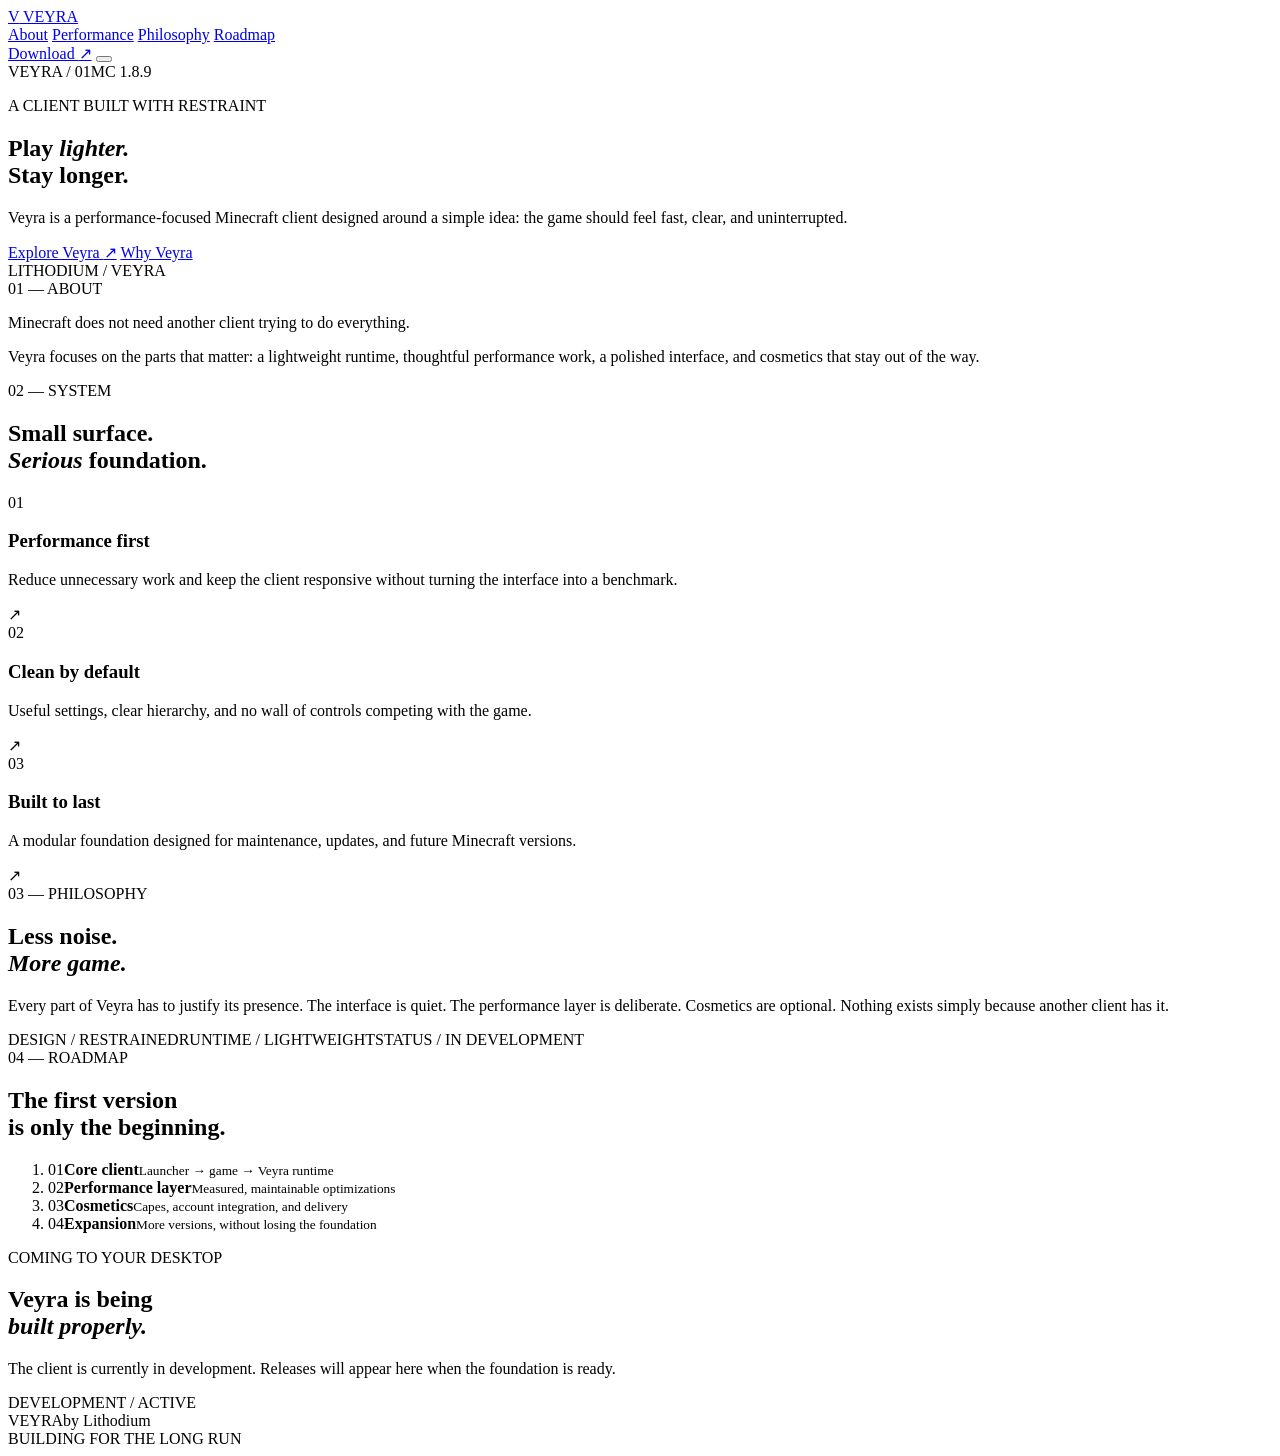
==== index.html @ 0101d851 "Build Veyra website foundation" ====
<!doctype html>
<html lang="en">
<head>
  <meta charset="UTF-8">
  <meta name="viewport" content="width=device-width, initial-scale=1.0">
  <meta name="theme-color" content="#090909">
  <meta name="description" content="Veyra — a lightweight Minecraft client built for performance, clarity, and long-term reliability.">
  <title>Veyra — Quietly powerful.</title>
  <link rel="stylesheet" href="styles.css">
</head>
<body>
  <div class="site-noise" aria-hidden="true"></div>
  <div class="ambient-field" aria-hidden="true"><span></span><span></span><span></span></div>

  <header class="site-header">
    <a class="brand" href="#top" aria-label="Veyra home">
      <span class="brand-mark">V</span>
      <span class="brand-name">VEYRA</span>
    </a>

    <nav class="desktop-nav" aria-label="Primary navigation">
      <a href="#about">About</a>
      <a href="#performance">Performance</a>
      <a href="#philosophy">Philosophy</a>
      <a href="#roadmap">Roadmap</a>
    </nav>

    <a class="header-action" href="#download">Download <span>↗</span></a>
    <button class="menu-toggle" type="button" aria-label="Open navigation" aria-expanded="false">
      <i></i><i></i>
    </button>
  </header>

  <main id="top">
    <section class="hero">
      <div class="hero-meta mono"><span>VEYRA / 01</span><span>MC 1.8.9</span></div>
      <div class="hero-copy">
        <p class="eyebrow">A CLIENT BUILT WITH RESTRAINT</p>
        <h1>Play <em>lighter.</em><br>Stay longer.</h1>
        <p class="hero-description">Veyra is a performance-focused Minecraft client designed around a simple idea: the game should feel fast, clear, and uninterrupted.</p>
        <div class="hero-actions">
          <a class="button button-primary" href="#download">Explore Veyra <span>↗</span></a>
          <a class="button button-quiet" href="#philosophy">Why Veyra</a>
        </div>
      </div>
      <div class="hero-index mono">LITHODIUM / VEYRA</div>
    </section>

    <section class="statement" id="about">
      <div class="section-label mono">01 — ABOUT</div>
      <div class="statement-content">
        <p class="large-copy">Minecraft does not need another client trying to do everything.</p>
        <p class="secondary-copy">Veyra focuses on the parts that matter: a lightweight runtime, thoughtful performance work, a polished interface, and cosmetics that stay out of the way.</p>
      </div>
    </section>

    <section class="performance" id="performance">
      <div class="section-heading">
        <div class="section-label mono">02 — SYSTEM</div>
        <h2>Small surface.<br><em>Serious</em> foundation.</h2>
      </div>
      <div class="feature-list">
        <article class="feature-row">
          <span class="feature-number mono">01</span>
          <div><h3>Performance first</h3><p>Reduce unnecessary work and keep the client responsive without turning the interface into a benchmark.</p></div>
          <span class="feature-mark">↗</span>
        </article>
        <article class="feature-row">
          <span class="feature-number mono">02</span>
          <div><h3>Clean by default</h3><p>Useful settings, clear hierarchy, and no wall of controls competing with the game.</p></div>
          <span class="feature-mark">↗</span>
        </article>
        <article class="feature-row">
          <span class="feature-number mono">03</span>
          <div><h3>Built to last</h3><p>A modular foundation designed for maintenance, updates, and future Minecraft versions.</p></div>
          <span class="feature-mark">↗</span>
        </article>
      </div>
    </section>

    <section class="philosophy" id="philosophy">
      <div class="section-label mono">03 — PHILOSOPHY</div>
      <div class="philosophy-grid">
        <div class="philosophy-title"><h2>Less noise.<br><em>More game.</em></h2></div>
        <div class="philosophy-copy">
          <p>Every part of Veyra has to justify its presence. The interface is quiet. The performance layer is deliberate. Cosmetics are optional. Nothing exists simply because another client has it.</p>
          <div class="micro-data mono"><span>DESIGN / RESTRAINED</span><span>RUNTIME / LIGHTWEIGHT</span><span>STATUS / IN DEVELOPMENT</span></div>
        </div>
      </div>
    </section>

    <section class="roadmap" id="roadmap">
      <div class="section-label mono">04 — ROADMAP</div>
      <div class="roadmap-grid">
        <div><h2>The first version<br>is only the beginning.</h2></div>
        <ol>
          <li><span class="mono">01</span><strong>Core client</strong><small>Launcher → game → Veyra runtime</small></li>
          <li><span class="mono">02</span><strong>Performance layer</strong><small>Measured, maintainable optimizations</small></li>
          <li><span class="mono">03</span><strong>Cosmetics</strong><small>Capes, account integration, and delivery</small></li>
          <li><span class="mono">04</span><strong>Expansion</strong><small>More versions, without losing the foundation</small></li>
        </ol>
      </div>
    </section>

    <section class="download" id="download">
      <div class="download-inner">
        <div>
          <p class="eyebrow">COMING TO YOUR DESKTOP</p>
          <h2>Veyra is being<br><em>built properly.</em></h2>
        </div>
        <div class="download-side">
          <p>The client is currently in development. Releases will appear here when the foundation is ready.</p>
          <span class="status mono"><i></i> DEVELOPMENT / ACTIVE</span>
        </div>
      </div>
    </section>
  </main>

  <footer class="site-footer">
    <div><span class="brand-name">VEYRA</span><span class="footer-muted">by Lithodium</span></div>
    <span class="mono footer-version">BUILDING FOR THE LONG RUN</span>
  </footer>

  <script src="script.js"></script>
</body>
</html>
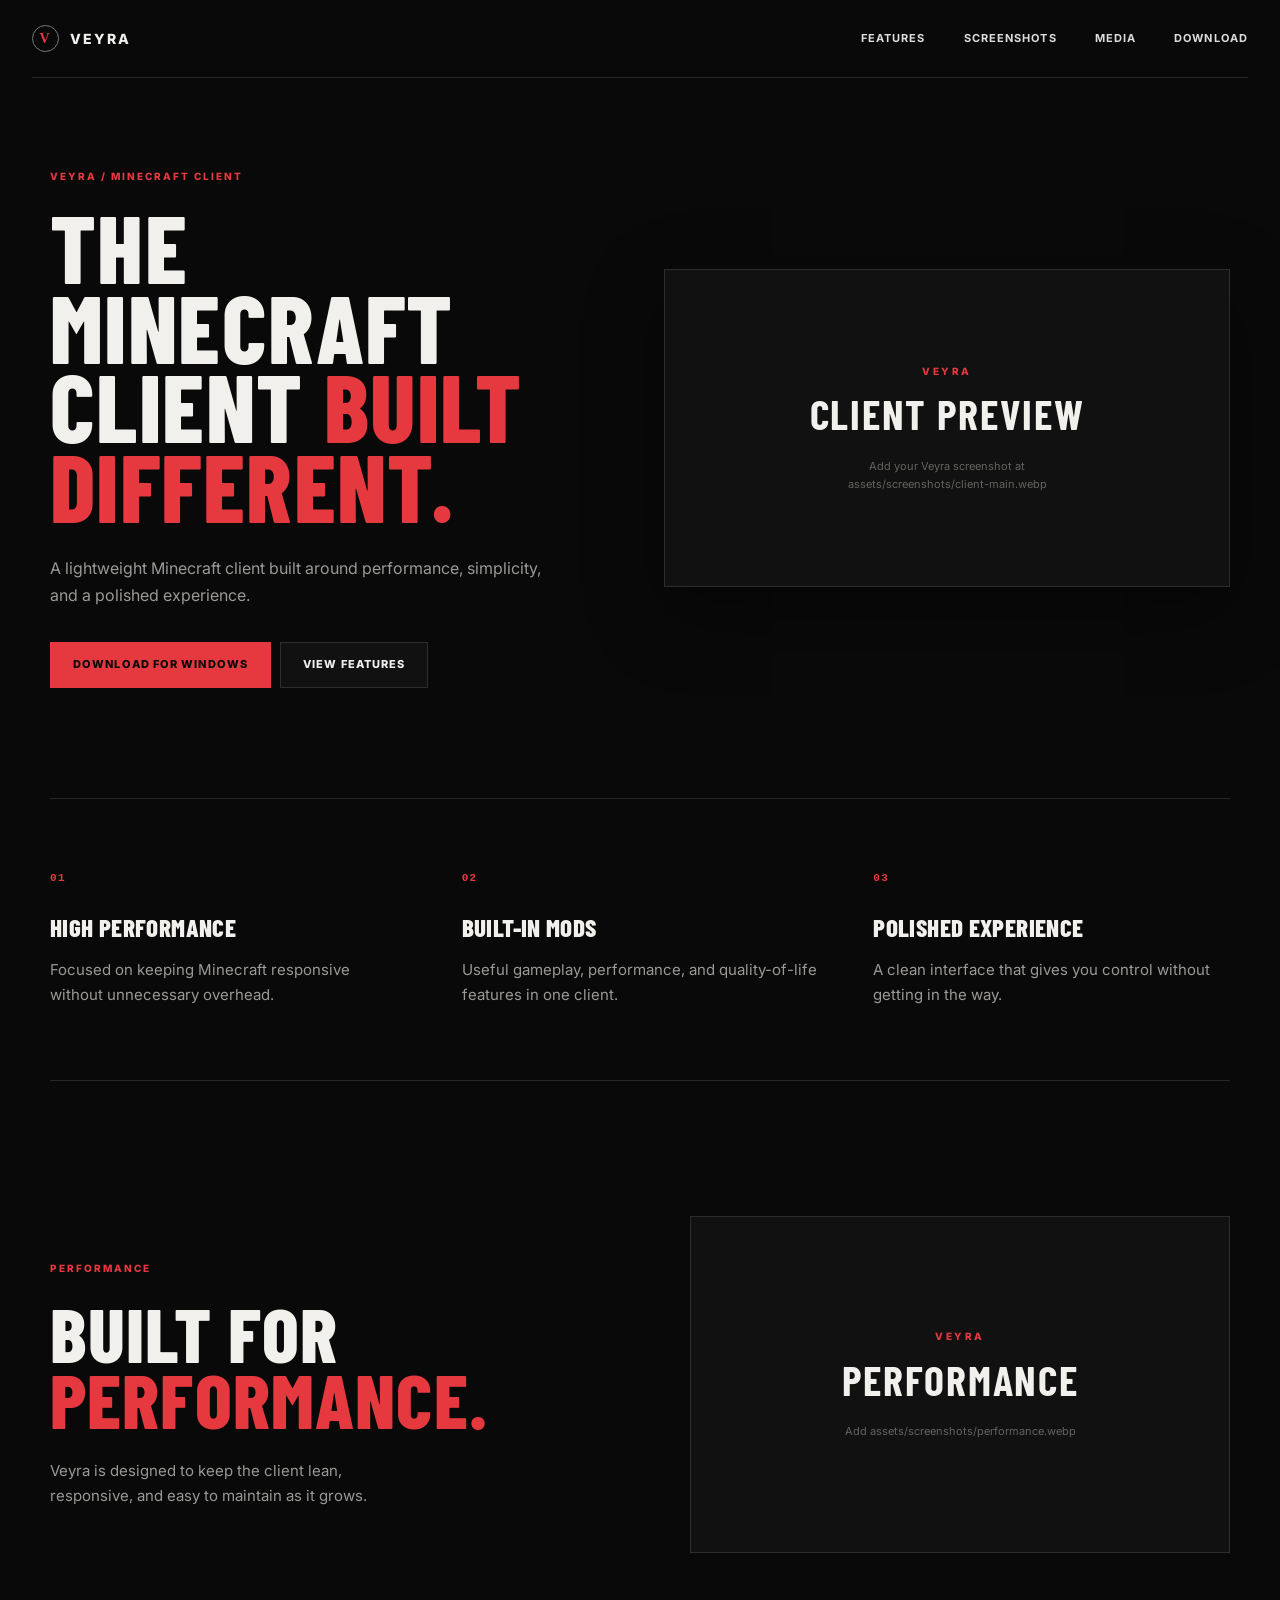
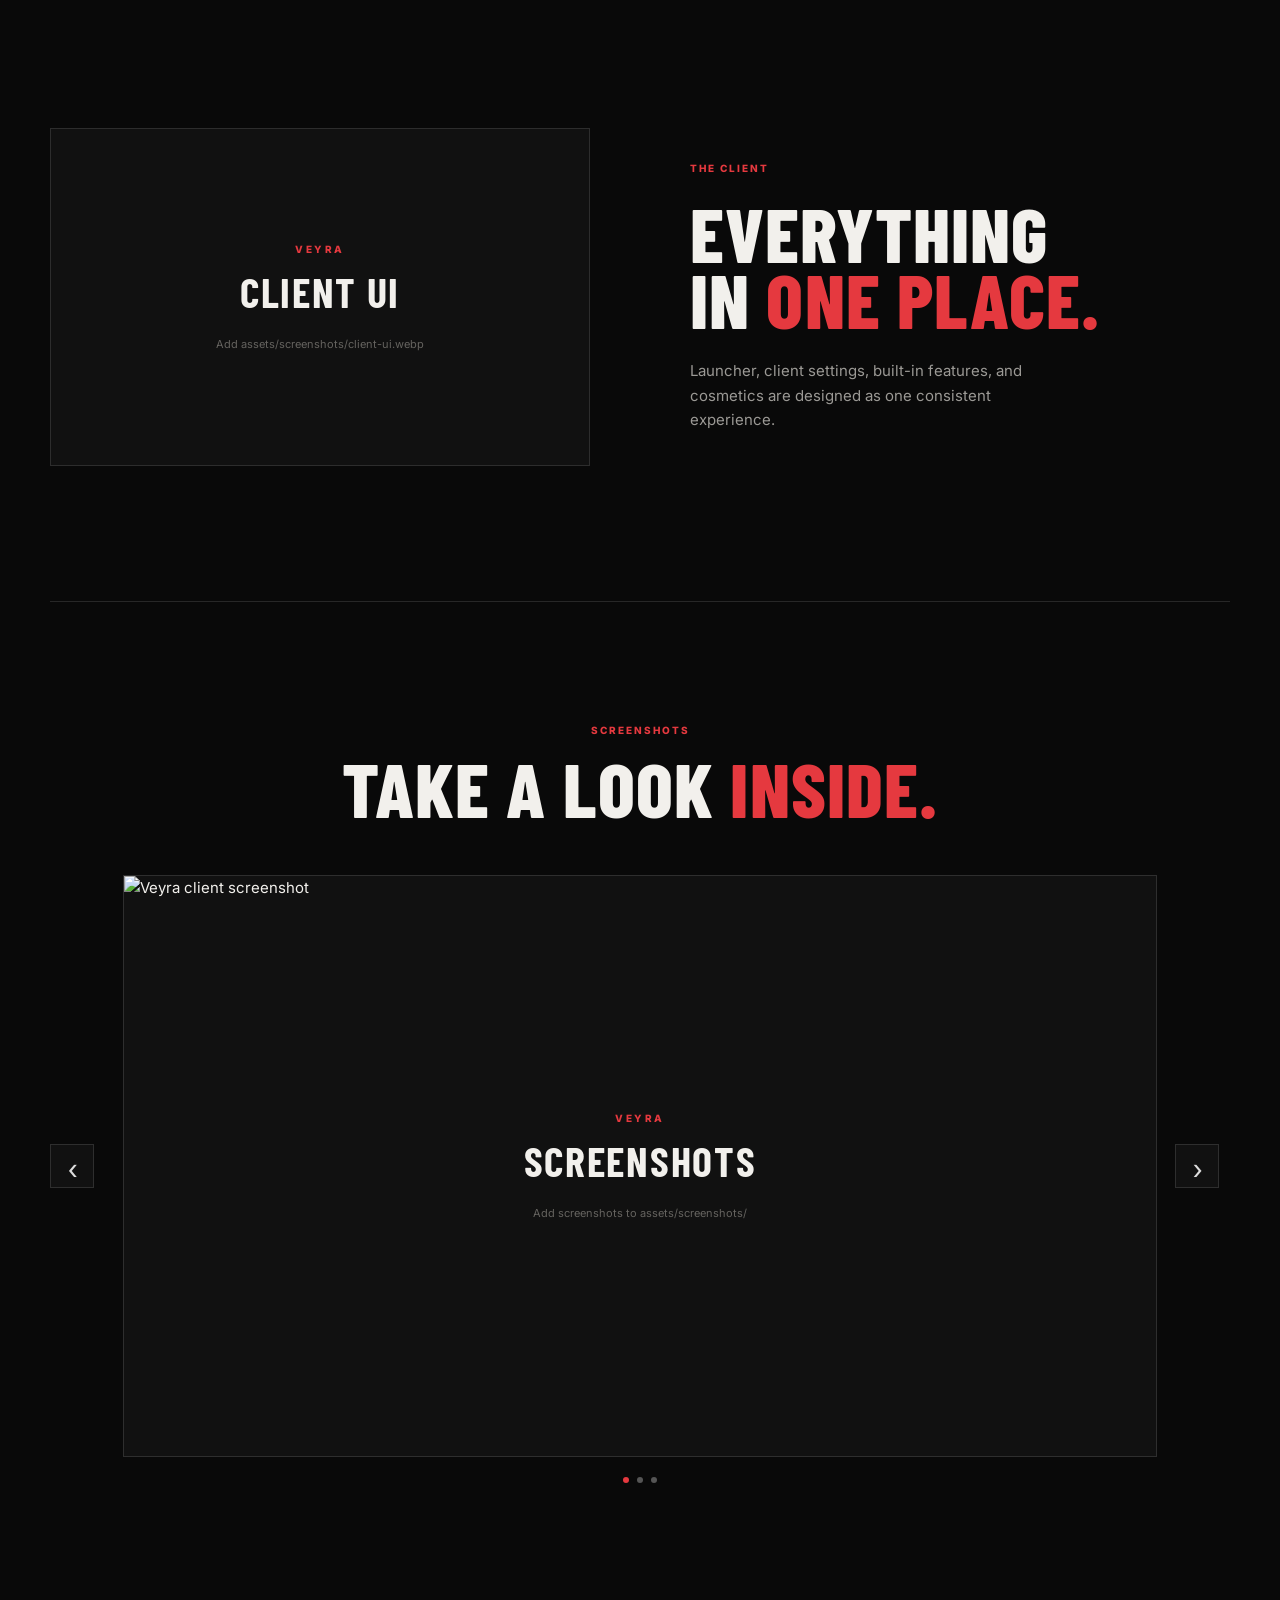
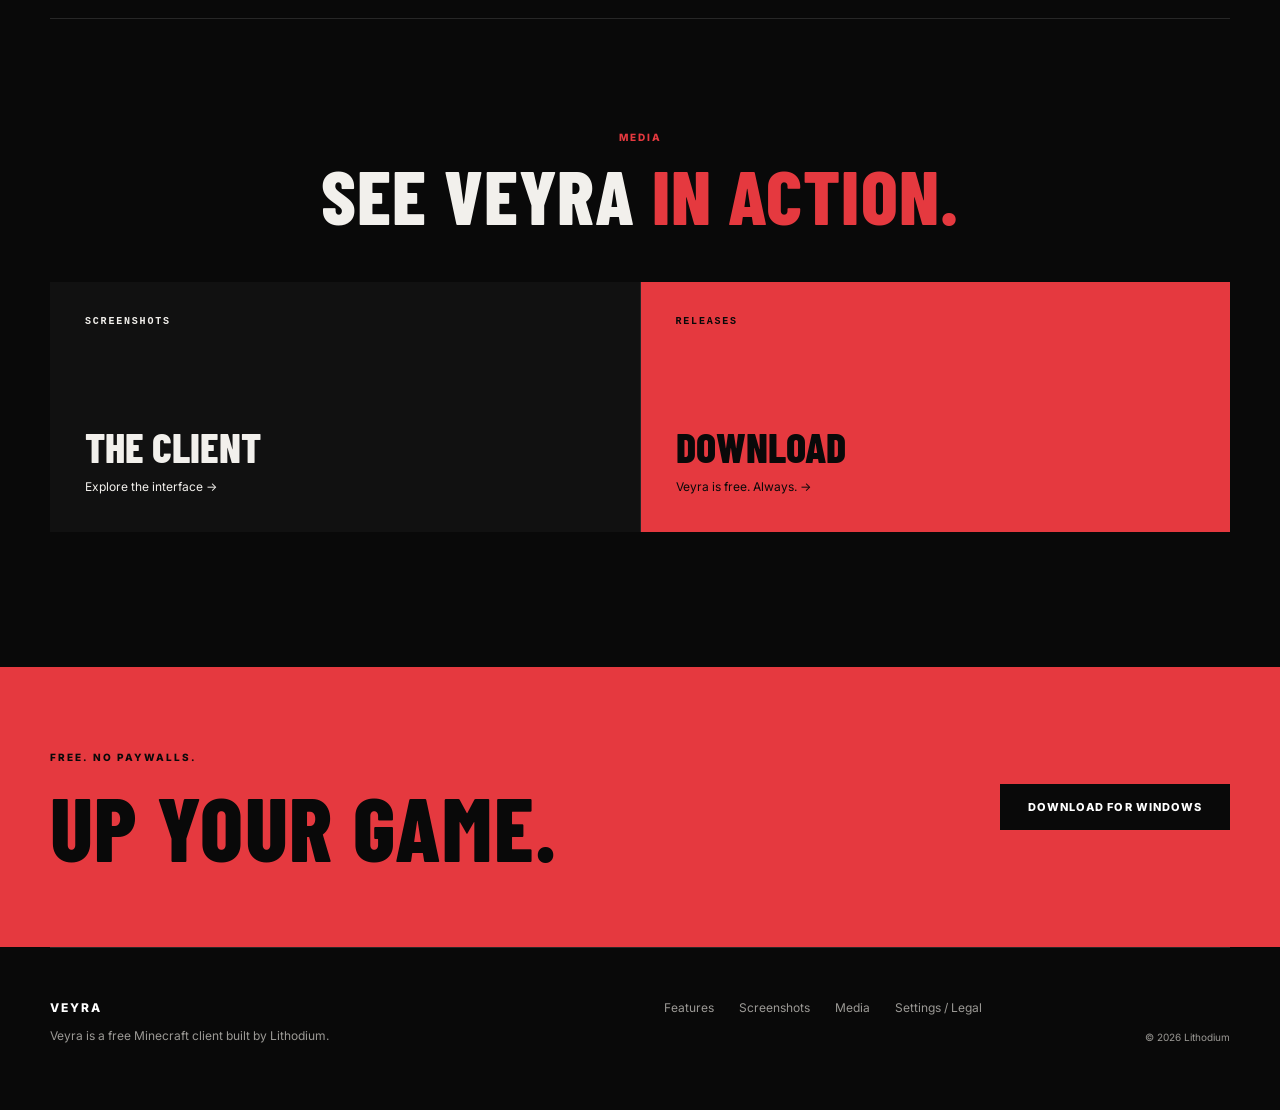
==== commit 02d7cfa4: "Add files via upload" ====
--- a/index.html
+++ b/index.html
@@ -1,126 +1,80 @@
 <!doctype html>
 <html lang="en">
 <head>
-  <meta charset="UTF-8">
-  <meta name="viewport" content="width=device-width, initial-scale=1.0">
-  <meta name="theme-color" content="#090909">
-  <meta name="description" content="Veyra — a lightweight Minecraft client built for performance, clarity, and long-term reliability.">
-  <title>Veyra — Quietly powerful.</title>
-  <link rel="stylesheet" href="styles.css">
+<meta charset="utf-8"><meta name="viewport" content="width=device-width,initial-scale=1">
+<meta name="theme-color" content="#090909">
+<meta name="description" content="Veyra — a free Minecraft client built for performance and a polished experience.">
+<title>Veyra — Minecraft Client</title>
+<link rel="preconnect" href="https://fonts.googleapis.com"><link rel="preconnect" href="https://fonts.gstatic.com" crossorigin>
+<link href="https://fonts.googleapis.com/css2?family=Barlow+Condensed:wght@500;600;700;800&family=Inter:wght@400;500;600;700&display=swap" rel="stylesheet">
+<link rel="stylesheet" href="styles.css">
 </head>
 <body>
-  <div class="site-noise" aria-hidden="true"></div>
-  <div class="ambient-field" aria-hidden="true"><span></span><span></span><span></span></div>
+<header class="header">
+  <a class="brand" href="#top" aria-label="Veyra home"><span class="brand-symbol">V</span><span>VEYRA</span></a>
+  <nav class="nav" aria-label="Primary navigation">
+    <a href="#features">FEATURES</a><a href="#screenshots">SCREENSHOTS</a><a href="#media">MEDIA</a><a href="#download">DOWNLOAD</a>
+  </nav>
+  <button class="nav-toggle" type="button" aria-label="Open navigation" aria-expanded="false"><span></span><span></span></button>
+</header>
 
-  <header class="site-header">
-    <a class="brand" href="#top" aria-label="Veyra home">
-      <span class="brand-mark">V</span>
-      <span class="brand-name">VEYRA</span>
-    </a>
+<main id="top">
+<section class="hero section-wrap">
+  <div class="hero-copy">
+    <p class="kicker">VEYRA / MINECRAFT CLIENT</p>
+    <h1>THE MINECRAFT<br>CLIENT <i>BUILT DIFFERENT.</i></h1>
+    <p class="lead">A lightweight Minecraft client built around performance, simplicity, and a polished experience.</p>
+    <div class="actions"><a class="button button-red" href="#download">DOWNLOAD FOR WINDOWS</a><a class="button button-dark" href="#features">VIEW FEATURES</a></div>
+  </div>
+  <div class="product-shot" aria-label="Veyra client preview">
+    <img src="assets/screenshots/client-main.webp" alt="Veyra Minecraft client" loading="eager" onerror="this.parentElement.classList.add('missing-image');this.remove()">
+    <div class="shot-fallback"><span>VEYRA</span><strong>CLIENT PREVIEW</strong><small>Add your Veyra screenshot at<br>assets/screenshots/client-main.webp</small></div>
+  </div>
+</section>
 
-    <nav class="desktop-nav" aria-label="Primary navigation">
-      <a href="#about">About</a>
-      <a href="#performance">Performance</a>
-      <a href="#philosophy">Philosophy</a>
-      <a href="#roadmap">Roadmap</a>
-    </nav>
+<section class="feature-strip section-wrap" id="features">
+  <article><span class="feature-icon">01</span><h2>HIGH PERFORMANCE</h2><p>Focused on keeping Minecraft responsive without unnecessary overhead.</p></article>
+  <article><span class="feature-icon">02</span><h2>BUILT-IN MODS</h2><p>Useful gameplay, performance, and quality-of-life features in one client.</p></article>
+  <article><span class="feature-icon">03</span><h2>POLISHED EXPERIENCE</h2><p>A clean interface that gives you control without getting in the way.</p></article>
+</section>
 
-    <a class="header-action" href="#download">Download <span>↗</span></a>
-    <button class="menu-toggle" type="button" aria-label="Open navigation" aria-expanded="false">
-      <i></i><i></i>
-    </button>
-  </header>
+<section class="split section-wrap">
+  <div><p class="kicker">PERFORMANCE</p><h2>BUILT FOR<br><i>PERFORMANCE.</i></h2><p>Veyra is designed to keep the client lean, responsive, and easy to maintain as it grows.</p></div>
+  <div class="media-frame"><img src="assets/screenshots/performance.webp" alt="Veyra performance interface" loading="lazy" onerror="this.parentElement.classList.add('missing-image');this.remove()"><div class="shot-fallback"><span>VEYRA</span><strong>PERFORMANCE</strong><small>Add assets/screenshots/performance.webp</small></div></div>
+</section>
 
-  <main id="top">
-    <section class="hero">
-      <div class="hero-meta mono"><span>VEYRA / 01</span><span>MC 1.8.9</span></div>
-      <div class="hero-copy">
-        <p class="eyebrow">A CLIENT BUILT WITH RESTRAINT</p>
-        <h1>Play <em>lighter.</em><br>Stay longer.</h1>
-        <p class="hero-description">Veyra is a performance-focused Minecraft client designed around a simple idea: the game should feel fast, clear, and uninterrupted.</p>
-        <div class="hero-actions">
-          <a class="button button-primary" href="#download">Explore Veyra <span>↗</span></a>
-          <a class="button button-quiet" href="#philosophy">Why Veyra</a>
-        </div>
-      </div>
-      <div class="hero-index mono">LITHODIUM / VEYRA</div>
-    </section>
+<section class="split split-reverse section-wrap">
+  <div class="media-frame"><img src="assets/screenshots/client-ui.webp" alt="Veyra client interface" loading="lazy" onerror="this.parentElement.classList.add('missing-image');this.remove()"><div class="shot-fallback"><span>VEYRA</span><strong>CLIENT UI</strong><small>Add assets/screenshots/client-ui.webp</small></div></div>
+  <div><p class="kicker">THE CLIENT</p><h2>EVERYTHING<br>IN <i>ONE PLACE.</i></h2><p>Launcher, client settings, built-in features, and cosmetics are designed as one consistent experience.</p></div>
+</section>
 
-    <section class="statement" id="about">
-      <div class="section-label mono">01 — ABOUT</div>
-      <div class="statement-content">
-        <p class="large-copy">Minecraft does not need another client trying to do everything.</p>
-        <p class="secondary-copy">Veyra focuses on the parts that matter: a lightweight runtime, thoughtful performance work, a polished interface, and cosmetics that stay out of the way.</p>
-      </div>
-    </section>
+<section class="screenshots section-wrap" id="screenshots">
+  <div class="section-head"><p class="kicker">SCREENSHOTS</p><h2>TAKE A LOOK <i>INSIDE.</i></h2></div>
+  <div class="gallery">
+    <button class="gallery-button prev" type="button" aria-label="Previous screenshot">‹</button>
+    <div class="gallery-stage"><img class="gallery-image" src="assets/screenshots/client-main.webp" alt="Veyra client screenshot"><div class="gallery-fallback"><span>VEYRA</span><strong>SCREENSHOTS</strong><small>Add screenshots to assets/screenshots/</small></div></div>
+    <button class="gallery-button next" type="button" aria-label="Next screenshot">›</button>
+  </div>
+  <div class="dots" aria-label="Screenshot navigation"><button class="active" type="button" aria-label="Screenshot 1"></button><button type="button" aria-label="Screenshot 2"></button><button type="button" aria-label="Screenshot 3"></button></div>
+</section>
 
-    <section class="performance" id="performance">
-      <div class="section-heading">
-        <div class="section-label mono">02 — SYSTEM</div>
-        <h2>Small surface.<br><em>Serious</em> foundation.</h2>
-      </div>
-      <div class="feature-list">
-        <article class="feature-row">
-          <span class="feature-number mono">01</span>
-          <div><h3>Performance first</h3><p>Reduce unnecessary work and keep the client responsive without turning the interface into a benchmark.</p></div>
-          <span class="feature-mark">↗</span>
-        </article>
-        <article class="feature-row">
-          <span class="feature-number mono">02</span>
-          <div><h3>Clean by default</h3><p>Useful settings, clear hierarchy, and no wall of controls competing with the game.</p></div>
-          <span class="feature-mark">↗</span>
-        </article>
-        <article class="feature-row">
-          <span class="feature-number mono">03</span>
-          <div><h3>Built to last</h3><p>A modular foundation designed for maintenance, updates, and future Minecraft versions.</p></div>
-          <span class="feature-mark">↗</span>
-        </article>
-      </div>
-    </section>
+<section class="media section-wrap" id="media">
+  <div class="section-head"><p class="kicker">MEDIA</p><h2>SEE VEYRA <i>IN ACTION.</i></h2></div>
+  <div class="media-grid">
+    <a href="#screenshots" class="media-tile"><span>SCREENSHOTS</span><strong>THE CLIENT</strong><small>Explore the interface →</small></a>
+    <a href="#download" class="media-tile media-tile-red"><span>RELEASES</span><strong>DOWNLOAD</strong><small>Veyra is free. Always. →</small></a>
+  </div>
+</section>
 
-    <section class="philosophy" id="philosophy">
-      <div class="section-label mono">03 — PHILOSOPHY</div>
-      <div class="philosophy-grid">
-        <div class="philosophy-title"><h2>Less noise.<br><em>More game.</em></h2></div>
-        <div class="philosophy-copy">
-          <p>Every part of Veyra has to justify its presence. The interface is quiet. The performance layer is deliberate. Cosmetics are optional. Nothing exists simply because another client has it.</p>
-          <div class="micro-data mono"><span>DESIGN / RESTRAINED</span><span>RUNTIME / LIGHTWEIGHT</span><span>STATUS / IN DEVELOPMENT</span></div>
-        </div>
-      </div>
-    </section>
+<section class="download-cta" id="download">
+  <div class="section-wrap cta-inner"><div><p class="kicker">FREE. NO PAYWALLS.</p><h2>UP YOUR <i>GAME.</i></h2></div><a class="button button-black" data-download href="#">DOWNLOAD FOR WINDOWS</a></div>
+</section>
+</main>
 
-    <section class="roadmap" id="roadmap">
-      <div class="section-label mono">04 — ROADMAP</div>
-      <div class="roadmap-grid">
-        <div><h2>The first version<br>is only the beginning.</h2></div>
-        <ol>
-          <li><span class="mono">01</span><strong>Core client</strong><small>Launcher → game → Veyra runtime</small></li>
-          <li><span class="mono">02</span><strong>Performance layer</strong><small>Measured, maintainable optimizations</small></li>
-          <li><span class="mono">03</span><strong>Cosmetics</strong><small>Capes, account integration, and delivery</small></li>
-          <li><span class="mono">04</span><strong>Expansion</strong><small>More versions, without losing the foundation</small></li>
-        </ol>
-      </div>
-    </section>
-
-    <section class="download" id="download">
-      <div class="download-inner">
-        <div>
-          <p class="eyebrow">COMING TO YOUR DESKTOP</p>
-          <h2>Veyra is being<br><em>built properly.</em></h2>
-        </div>
-        <div class="download-side">
-          <p>The client is currently in development. Releases will appear here when the foundation is ready.</p>
-          <span class="status mono"><i></i> DEVELOPMENT / ACTIVE</span>
-        </div>
-      </div>
-    </section>
-  </main>
-
-  <footer class="site-footer">
-    <div><span class="brand-name">VEYRA</span><span class="footer-muted">by Lithodium</span></div>
-    <span class="mono footer-version">BUILDING FOR THE LONG RUN</span>
-  </footer>
-
-  <script src="script.js"></script>
-</body>
-</html>
+<footer class="footer section-wrap">
+  <div><div class="footer-brand">VEYRA</div><p>Veyra is a free Minecraft client built by Lithodium.</p></div>
+  <nav aria-label="Footer navigation"><a href="#features">Features</a><a href="#screenshots">Screenshots</a><a href="#media">Media</a><a href="settings.html">Settings / Legal</a></nav>
+  <small>© 2026 Lithodium</small>
+</footer>
+<script src="config.js"></script><script src="script.js"></script>
+</body></html>
--- a/styles.css
+++ b/styles.css
@@ -0,0 +1,21 @@
+:root{--bg:#090909;--panel:#111;--panel2:#151515;--text:#f2f0ec;--muted:#9b9995;--dim:#65635f;--line:rgba(255,255,255,.12);--red:#e5393f;--max:1180px}
+*{box-sizing:border-box}html{scroll-behavior:smooth}body{margin:0;background:var(--bg);color:var(--text);font:15px/1.65 Inter,Arial,sans-serif;-webkit-font-smoothing:antialiased}a{color:inherit;text-decoration:none}button{font:inherit}
+.header{height:78px;width:min(calc(100% - 64px),1280px);margin:auto;display:flex;align-items:center;justify-content:space-between;border-bottom:1px solid var(--line)}
+.brand{display:flex;align-items:center;gap:11px;font-size:14px;font-weight:800;letter-spacing:.14em}.brand-symbol{width:27px;height:27px;display:grid;place-items:center;border:1px solid #777;border-radius:50%;font-family:Georgia,serif;color:var(--red)}
+.nav{display:flex;gap:38px;font-size:11px;font-weight:700;letter-spacing:.1em}.nav a{color:#ddd;transition:color .2s}.nav a:hover{color:var(--red)}
+.nav-toggle{display:none;background:none;border:0;color:white;padding:8px}.nav-toggle span{display:block;width:20px;height:1px;background:currentColor;margin:5px}
+.section-wrap{width:min(calc(100% - 64px),var(--max));margin:auto}
+.hero{min-height:720px;display:grid;grid-template-columns:1fr 1.04fr;gap:70px;align-items:center;padding:80px 0 100px}
+.kicker{font-size:10px;font-weight:800;letter-spacing:.2em;color:var(--red);margin:0 0 22px}.hero h1,h2{font-family:"Barlow Condensed",Impact,sans-serif;text-transform:uppercase;font-weight:800;letter-spacing:.015em}
+.hero h1{font-size:clamp(62px,7.4vw,108px);line-height:.84;margin:0 0 30px}.hero h1 i,h2 i{font-style:normal;color:var(--red)}
+.lead{max-width:520px;color:var(--muted);font-size:16px;line-height:1.7;margin:0}.actions{display:flex;gap:9px;margin-top:32px}.button{display:inline-flex;align-items:center;justify-content:center;min-height:46px;padding:0 22px;font-size:11px;font-weight:800;letter-spacing:.1em;border:1px solid transparent;transition:transform .18s,background .18s,border-color .18s}.button:hover{transform:translateY(-2px)}.button-red{background:var(--red);color:#090909}.button-dark{background:#111;color:#eee;border-color:var(--line)}
+.product-shot,.media-frame{position:relative;background:#101010;border:1px solid var(--line);overflow:hidden}.product-shot{aspect-ratio:16/9;box-shadow:0 25px 70px rgba(0,0,0,.4)}.product-shot img,.media-frame img,.gallery-image{width:100%;height:100%;object-fit:cover;display:block}.shot-fallback,.gallery-fallback{display:none}.missing-image .shot-fallback,.gallery-stage .gallery-fallback{position:absolute;inset:0;display:flex;flex-direction:column;align-items:center;justify-content:center;text-align:center;background:#111}.shot-fallback span,.gallery-fallback span{font-size:10px;letter-spacing:.25em;color:var(--red);font-weight:800}.shot-fallback strong,.gallery-fallback strong{font-family:"Barlow Condensed",Impact,sans-serif;font-size:42px;letter-spacing:.04em}.shot-fallback small,.gallery-fallback small{color:var(--dim);font-size:11px;margin-top:8px}
+.feature-strip{border-top:1px solid var(--line);border-bottom:1px solid var(--line);display:grid;grid-template-columns:repeat(3,1fr);gap:55px;padding:65px 0 72px}.feature-strip article{position:relative}.feature-icon{color:var(--red);font:700 11px/1 "Courier New",monospace;letter-spacing:.12em}.feature-strip h2{font-size:25px;margin:18px 0 10px}.feature-strip p,.split>div>p:last-child{color:var(--muted);max-width:360px;margin:0}
+.split{display:grid;grid-template-columns:1fr 1fr;gap:100px;align-items:center;padding:135px 0}.split h2,.section-head h2,.download-cta h2{font-size:clamp(54px,6vw,88px);line-height:.86;margin:0 0 28px}.split>div>p:last-child{font-size:15px}.media-frame{aspect-ratio:16/10}.split-reverse{padding-top:40px}
+.screenshots{padding:120px 0 135px;border-top:1px solid var(--line)}.section-head{text-align:center;margin-bottom:55px}.section-head .kicker{margin-bottom:16px}.gallery{display:grid;grid-template-columns:55px 1fr 55px;align-items:center;gap:18px}.gallery-stage{aspect-ratio:16/9;position:relative;background:#111;border:1px solid var(--line);overflow:hidden}.gallery-stage .gallery-fallback{display:flex}.gallery-stage img{position:relative;z-index:1}.gallery-stage img[src=""]{display:none}.gallery-button{width:44px;height:44px;border:1px solid var(--line);background:#111;color:#ddd;font-size:28px;cursor:pointer}.gallery-button:hover{border-color:var(--red);color:var(--red)}.dots{display:flex;justify-content:center;gap:8px;margin-top:20px}.dots button{width:6px;height:6px;padding:0;border:0;border-radius:50%;background:#555;cursor:pointer}.dots button.active{background:var(--red)}
+.media{border-top:1px solid var(--line);padding:110px 0 135px}.media-grid{display:grid;grid-template-columns:1fr 1fr;gap:1px;background:var(--line)}.media-tile{min-height:250px;background:#111;padding:35px;display:flex;flex-direction:column;justify-content:flex-end}.media-tile-red{background:var(--red);color:#090909}.media-tile span{font:700 10px/1 "Courier New",monospace;letter-spacing:.18em;margin-bottom:auto}.media-tile strong{font:800 42px/1 "Barlow Condensed",Impact,sans-serif}.media-tile small{font-size:12px;margin-top:10px}
+.download-cta{background:var(--red);color:#090909;padding:82px 0}.cta-inner{display:flex;align-items:center;justify-content:space-between;gap:40px}.download-cta .kicker{color:#090909}.download-cta h2{margin:0;font-size:clamp(60px,7vw,100px)}.download-cta h2 i{color:#090909}.button-black{background:#090909;color:#fff;min-width:230px}
+.footer{border-top:1px solid var(--line);display:grid;grid-template-columns:1.3fr 1fr auto;gap:40px;padding:50px 0 65px;color:var(--muted);font-size:12px}.footer-brand{color:#fff;font-weight:800;letter-spacing:.16em}.footer p{margin:8px 0 0}.footer nav{display:flex;gap:25px;align-items:flex-start}.footer nav a:hover{color:#fff}.footer small{align-self:end}
+@media(max-width:850px){.header,.section-wrap{width:min(calc(100% - 36px),var(--max))}.nav{display:none}.nav-toggle{display:block}.nav.open{display:flex;position:absolute;top:78px;left:18px;right:18px;background:#0b0b0b;border-bottom:1px solid var(--line);padding:20px;z-index:20;flex-direction:column;gap:18px}.hero,.split{grid-template-columns:1fr;gap:45px;padding:75px 0}.hero{min-height:auto}.hero h1{font-size:clamp(60px,16vw,100px)}.feature-strip,.media-grid{grid-template-columns:1fr;gap:0}.feature-strip article{padding:30px 0;border-bottom:1px solid var(--line)}.feature-strip article:last-child{border:0}.gallery{grid-template-columns:38px 1fr 38px;gap:8px}.gallery-button{width:36px;height:36px}.cta-inner,.footer{grid-template-columns:1fr;display:grid}.footer nav{flex-wrap:wrap}.download-cta{padding:65px 0}.button-black{width:100%}}
+
+.legal-home{padding:110px 0 150px}.legal-home h1,.legal h1{font-size:clamp(65px,9vw,120px);line-height:.84;margin:0 0 30px}.legal-links{margin-top:70px;border-top:1px solid var(--line)}.legal-links a{display:grid;grid-template-columns:1fr 1fr;padding:28px 0;border-bottom:1px solid var(--line);transition:padding .2s}.legal-links a:hover{padding-left:10px}.legal-links strong{font:800 27px/1 "Barlow Condensed",Impact,sans-serif}.legal-links span{color:var(--muted);font-size:13px}.legal{padding:110px 0 160px;max-width:900px}.legal h2{font-size:32px;margin:70px 0 12px}.legal>p{color:var(--muted);max-width:680px}
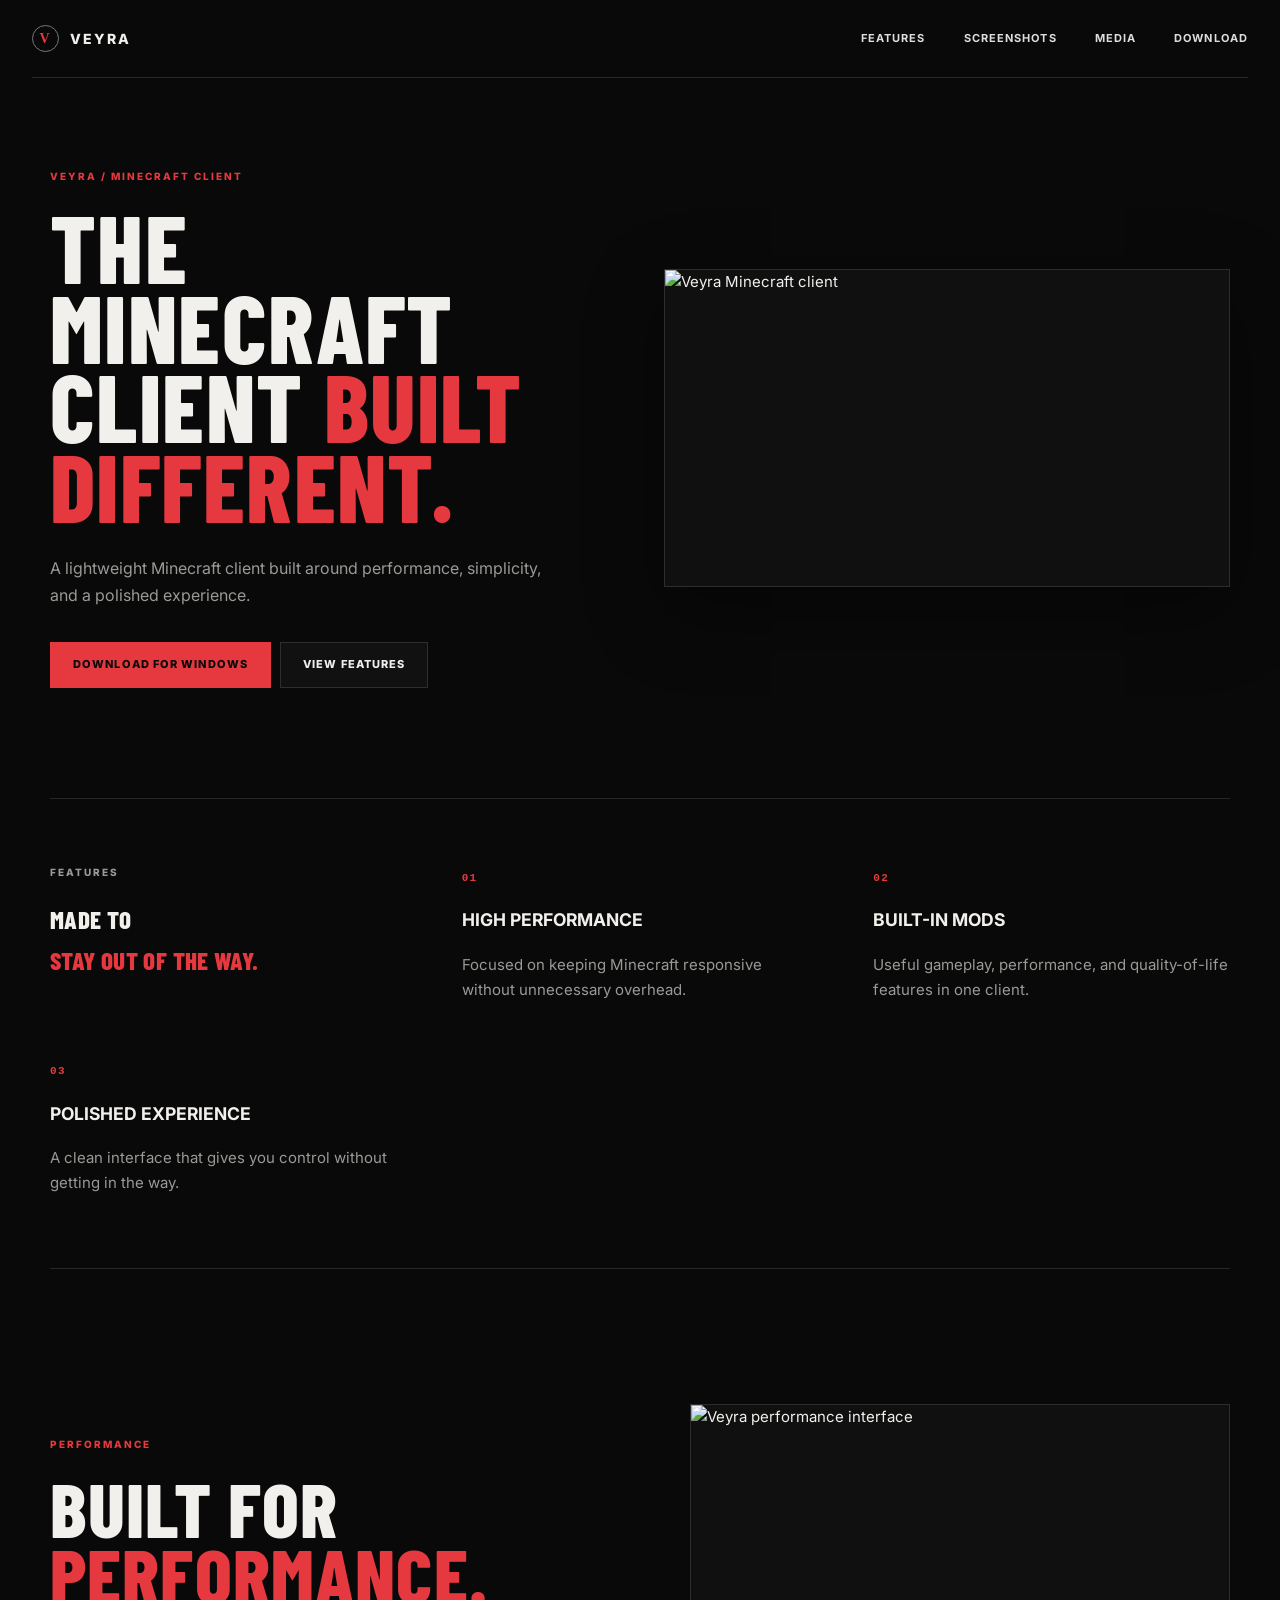
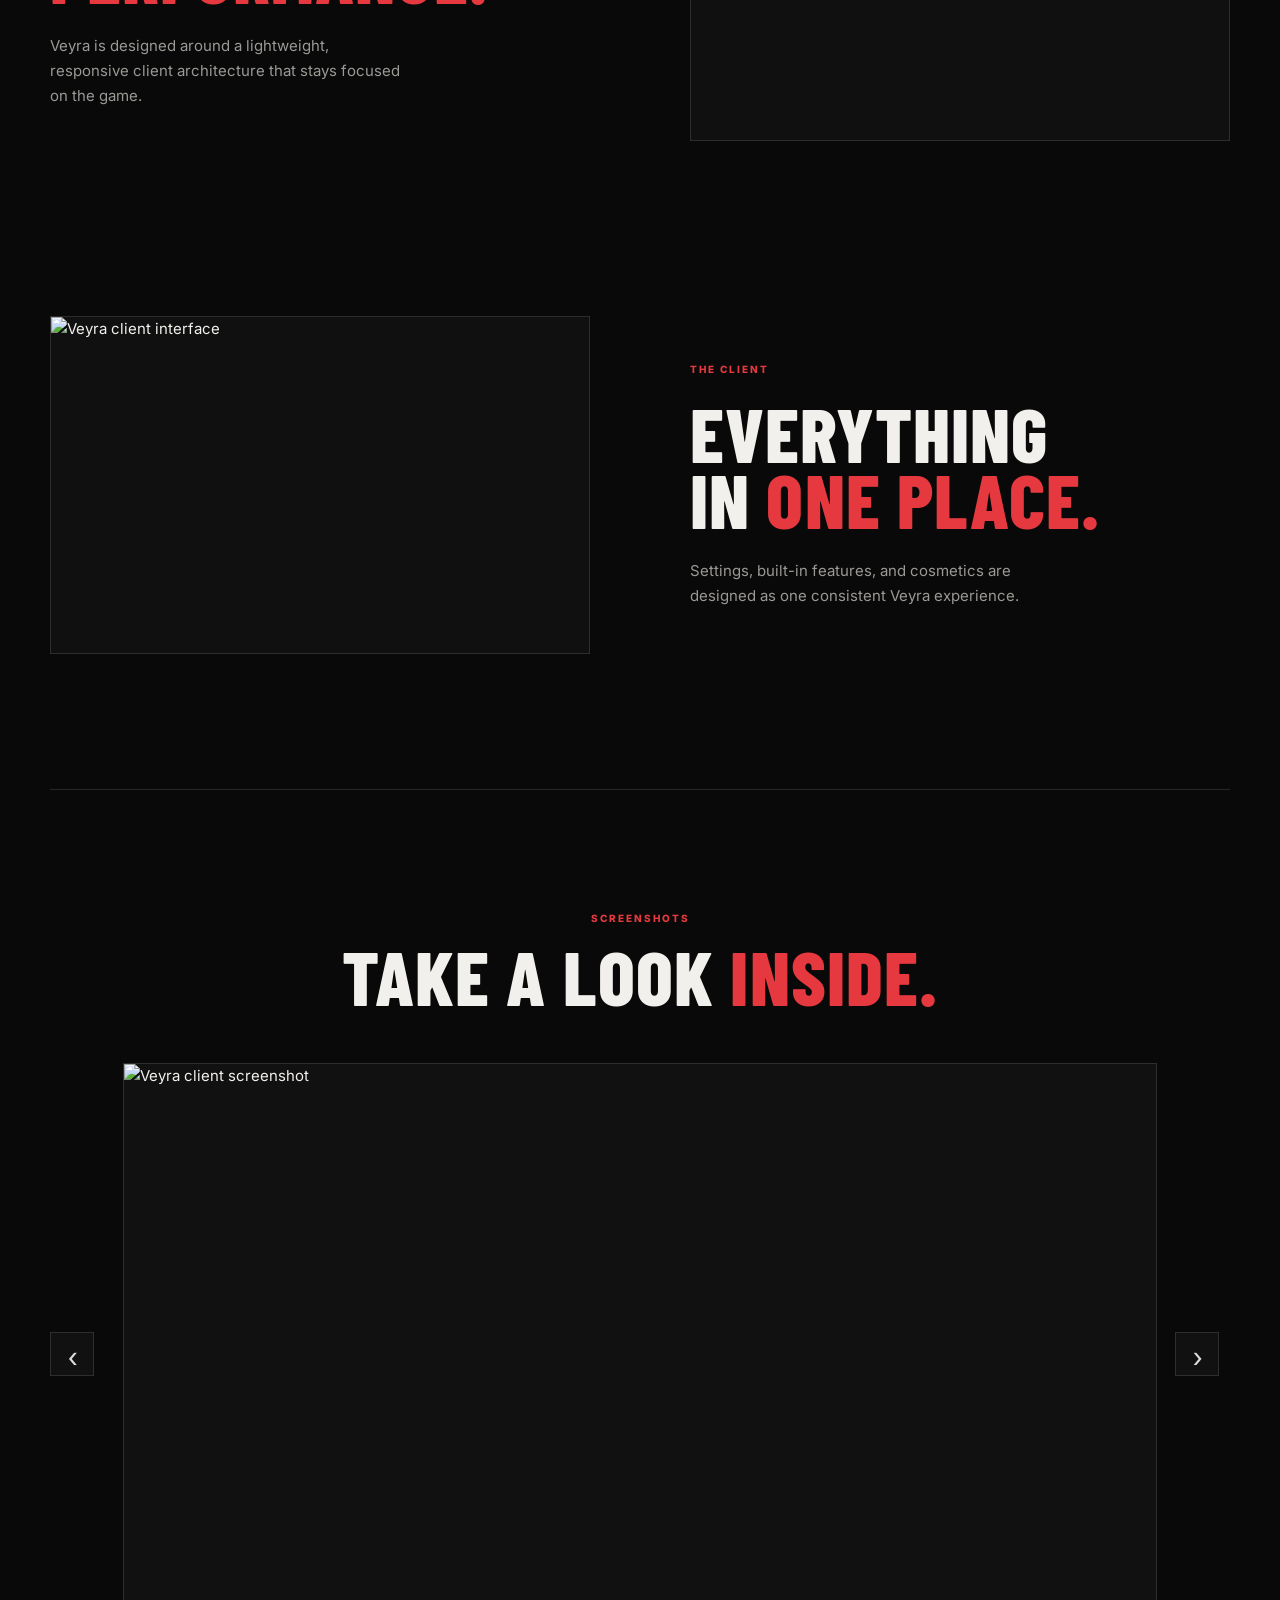
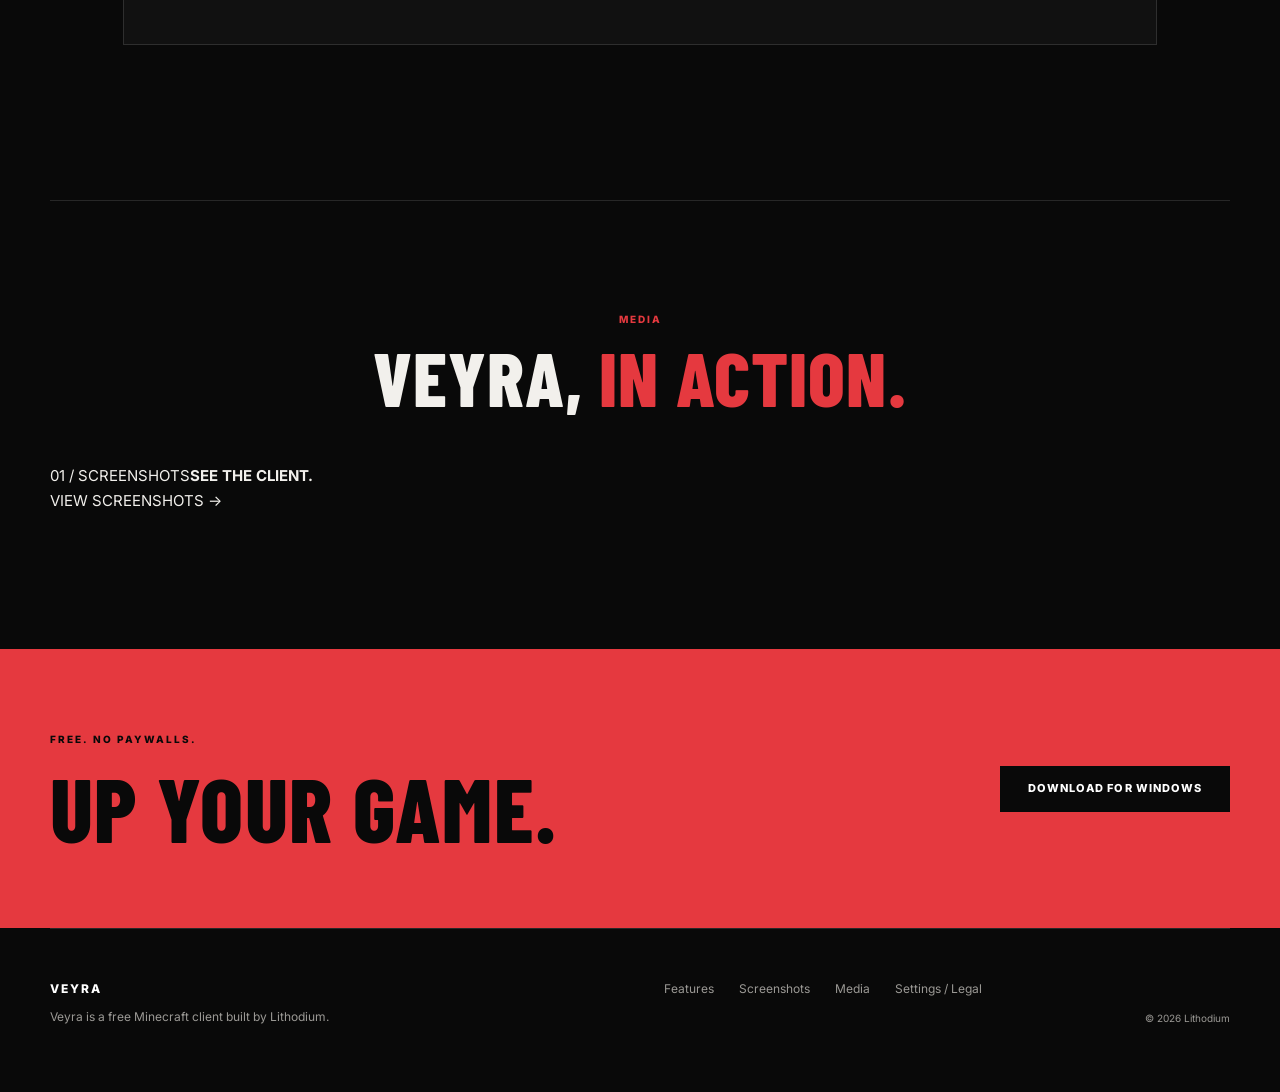
==== commit 411cb31f: "Refine Veyra website structure and content" ====
--- a/index.html
+++ b/index.html
@@ -1,11 +1,13 @@
 <!doctype html>
 <html lang="en">
 <head>
-<meta charset="utf-8"><meta name="viewport" content="width=device-width,initial-scale=1">
+<meta charset="utf-8">
+<meta name="viewport" content="width=device-width,initial-scale=1">
 <meta name="theme-color" content="#090909">
 <meta name="description" content="Veyra — a free Minecraft client built for performance and a polished experience.">
 <title>Veyra — Minecraft Client</title>
-<link rel="preconnect" href="https://fonts.googleapis.com"><link rel="preconnect" href="https://fonts.gstatic.com" crossorigin>
+<link rel="preconnect" href="https://fonts.googleapis.com">
+<link rel="preconnect" href="https://fonts.gstatic.com" crossorigin>
 <link href="https://fonts.googleapis.com/css2?family=Barlow+Condensed:wght@500;600;700;800&family=Inter:wght@400;500;600;700&display=swap" rel="stylesheet">
 <link rel="stylesheet" href="styles.css">
 </head>
@@ -13,9 +15,12 @@
 <header class="header">
   <a class="brand" href="#top" aria-label="Veyra home"><span class="brand-symbol">V</span><span>VEYRA</span></a>
   <nav class="nav" aria-label="Primary navigation">
-    <a href="#features">FEATURES</a><a href="#screenshots">SCREENSHOTS</a><a href="#media">MEDIA</a><a href="#download">DOWNLOAD</a>
+    <a href="#features">FEATURES</a>
+    <a href="#screenshots">SCREENSHOTS</a>
+    <a href="#media">MEDIA</a>
+    <a href="#download">DOWNLOAD</a>
   </nav>
-  <button class="nav-toggle" type="button" aria-label="Open navigation" aria-expanded="false"><span></span><span></span></button>
+  <button class="nav-toggle" type="button" aria-label="Open navigation" aria-expanded="false" aria-controls="primary-nav"><span></span><span></span></button>
 </header>
 
 <main id="top">
@@ -24,50 +29,56 @@
     <p class="kicker">VEYRA / MINECRAFT CLIENT</p>
     <h1>THE MINECRAFT<br>CLIENT <i>BUILT DIFFERENT.</i></h1>
     <p class="lead">A lightweight Minecraft client built around performance, simplicity, and a polished experience.</p>
-    <div class="actions"><a class="button button-red" href="#download">DOWNLOAD FOR WINDOWS</a><a class="button button-dark" href="#features">VIEW FEATURES</a></div>
+    <div class="actions">
+      <a class="button button-red" data-download href="#download">DOWNLOAD FOR WINDOWS</a>
+      <a class="button button-dark" href="#features">VIEW FEATURES</a>
+    </div>
   </div>
   <div class="product-shot" aria-label="Veyra client preview">
-    <img src="assets/screenshots/client-main.webp" alt="Veyra Minecraft client" loading="eager" onerror="this.parentElement.classList.add('missing-image');this.remove()">
-    <div class="shot-fallback"><span>VEYRA</span><strong>CLIENT PREVIEW</strong><small>Add your Veyra screenshot at<br>assets/screenshots/client-main.webp</small></div>
+    <img src="assets/screenshots/client-main.webp" alt="Veyra Minecraft client" loading="eager">
   </div>
 </section>
 
-<section class="feature-strip section-wrap" id="features">
-  <article><span class="feature-icon">01</span><h2>HIGH PERFORMANCE</h2><p>Focused on keeping Minecraft responsive without unnecessary overhead.</p></article>
-  <article><span class="feature-icon">02</span><h2>BUILT-IN MODS</h2><p>Useful gameplay, performance, and quality-of-life features in one client.</p></article>
-  <article><span class="feature-icon">03</span><h2>POLISHED EXPERIENCE</h2><p>A clean interface that gives you control without getting in the way.</p></article>
+<section class="feature-strip section-wrap" id="features" aria-labelledby="features-title">
+  <div class="feature-intro"><p class="kicker">FEATURES</p><h2 id="features-title">MADE TO<br><i>STAY OUT OF THE WAY.</i></h2></div>
+  <article><span class="feature-icon">01</span><h3>HIGH PERFORMANCE</h3><p>Focused on keeping Minecraft responsive without unnecessary overhead.</p></article>
+  <article><span class="feature-icon">02</span><h3>BUILT-IN MODS</h3><p>Useful gameplay, performance, and quality-of-life features in one client.</p></article>
+  <article><span class="feature-icon">03</span><h3>POLISHED EXPERIENCE</h3><p>A clean interface that gives you control without getting in the way.</p></article>
 </section>
 
 <section class="split section-wrap">
-  <div><p class="kicker">PERFORMANCE</p><h2>BUILT FOR<br><i>PERFORMANCE.</i></h2><p>Veyra is designed to keep the client lean, responsive, and easy to maintain as it grows.</p></div>
-  <div class="media-frame"><img src="assets/screenshots/performance.webp" alt="Veyra performance interface" loading="lazy" onerror="this.parentElement.classList.add('missing-image');this.remove()"><div class="shot-fallback"><span>VEYRA</span><strong>PERFORMANCE</strong><small>Add assets/screenshots/performance.webp</small></div></div>
+  <div class="copy-block"><p class="kicker">PERFORMANCE</p><h2>BUILT FOR<br><i>PERFORMANCE.</i></h2><p>Veyra is designed around a lightweight, responsive client architecture that stays focused on the game.</p></div>
+  <div class="media-frame"><img src="assets/screenshots/performance.webp" alt="Veyra performance interface" loading="lazy"></div>
 </section>
 
 <section class="split split-reverse section-wrap">
-  <div class="media-frame"><img src="assets/screenshots/client-ui.webp" alt="Veyra client interface" loading="lazy" onerror="this.parentElement.classList.add('missing-image');this.remove()"><div class="shot-fallback"><span>VEYRA</span><strong>CLIENT UI</strong><small>Add assets/screenshots/client-ui.webp</small></div></div>
-  <div><p class="kicker">THE CLIENT</p><h2>EVERYTHING<br>IN <i>ONE PLACE.</i></h2><p>Launcher, client settings, built-in features, and cosmetics are designed as one consistent experience.</p></div>
+  <div class="media-frame"><img src="assets/screenshots/client-ui.webp" alt="Veyra client interface" loading="lazy"></div>
+  <div class="copy-block"><p class="kicker">THE CLIENT</p><h2>EVERYTHING<br>IN <i>ONE PLACE.</i></h2><p>Settings, built-in features, and cosmetics are designed as one consistent Veyra experience.</p></div>
 </section>
 
 <section class="screenshots section-wrap" id="screenshots">
   <div class="section-head"><p class="kicker">SCREENSHOTS</p><h2>TAKE A LOOK <i>INSIDE.</i></h2></div>
-  <div class="gallery">
+  <div class="gallery" aria-label="Veyra screenshots">
     <button class="gallery-button prev" type="button" aria-label="Previous screenshot">‹</button>
-    <div class="gallery-stage"><img class="gallery-image" src="assets/screenshots/client-main.webp" alt="Veyra client screenshot"><div class="gallery-fallback"><span>VEYRA</span><strong>SCREENSHOTS</strong><small>Add screenshots to assets/screenshots/</small></div></div>
+    <div class="gallery-stage"><img class="gallery-image" src="assets/screenshots/client-main.webp" alt="Veyra client screenshot" loading="lazy"></div>
     <button class="gallery-button next" type="button" aria-label="Next screenshot">›</button>
   </div>
-  <div class="dots" aria-label="Screenshot navigation"><button class="active" type="button" aria-label="Screenshot 1"></button><button type="button" aria-label="Screenshot 2"></button><button type="button" aria-label="Screenshot 3"></button></div>
+  <div class="dots" aria-label="Screenshot navigation"></div>
 </section>
 
 <section class="media section-wrap" id="media">
-  <div class="section-head"><p class="kicker">MEDIA</p><h2>SEE VEYRA <i>IN ACTION.</i></h2></div>
-  <div class="media-grid">
-    <a href="#screenshots" class="media-tile"><span>SCREENSHOTS</span><strong>THE CLIENT</strong><small>Explore the interface →</small></a>
-    <a href="#download" class="media-tile media-tile-red"><span>RELEASES</span><strong>DOWNLOAD</strong><small>Veyra is free. Always. →</small></a>
+  <div class="section-head"><p class="kicker">MEDIA</p><h2>VEYRA, <i>IN ACTION.</i></h2></div>
+  <div class="media-panel">
+    <div><span class="media-label">01 / SCREENSHOTS</span><strong>SEE THE CLIENT.</strong></div>
+    <a class="text-link" href="#screenshots">VIEW SCREENSHOTS <span>→</span></a>
   </div>
 </section>
 
 <section class="download-cta" id="download">
-  <div class="section-wrap cta-inner"><div><p class="kicker">FREE. NO PAYWALLS.</p><h2>UP YOUR <i>GAME.</i></h2></div><a class="button button-black" data-download href="#">DOWNLOAD FOR WINDOWS</a></div>
+  <div class="section-wrap cta-inner">
+    <div><p class="kicker">FREE. NO PAYWALLS.</p><h2>UP YOUR <i>GAME.</i></h2></div>
+    <a class="button button-black" data-download href="#">DOWNLOAD FOR WINDOWS</a>
+  </div>
 </section>
 </main>
 
@@ -76,5 +87,7 @@
   <nav aria-label="Footer navigation"><a href="#features">Features</a><a href="#screenshots">Screenshots</a><a href="#media">Media</a><a href="settings.html">Settings / Legal</a></nav>
   <small>© 2026 Lithodium</small>
 </footer>
-<script src="config.js"></script><script src="script.js"></script>
-</body></html>+<script src="config.js"></script>
+<script src="script.js"></script>
+</body>
+</html>
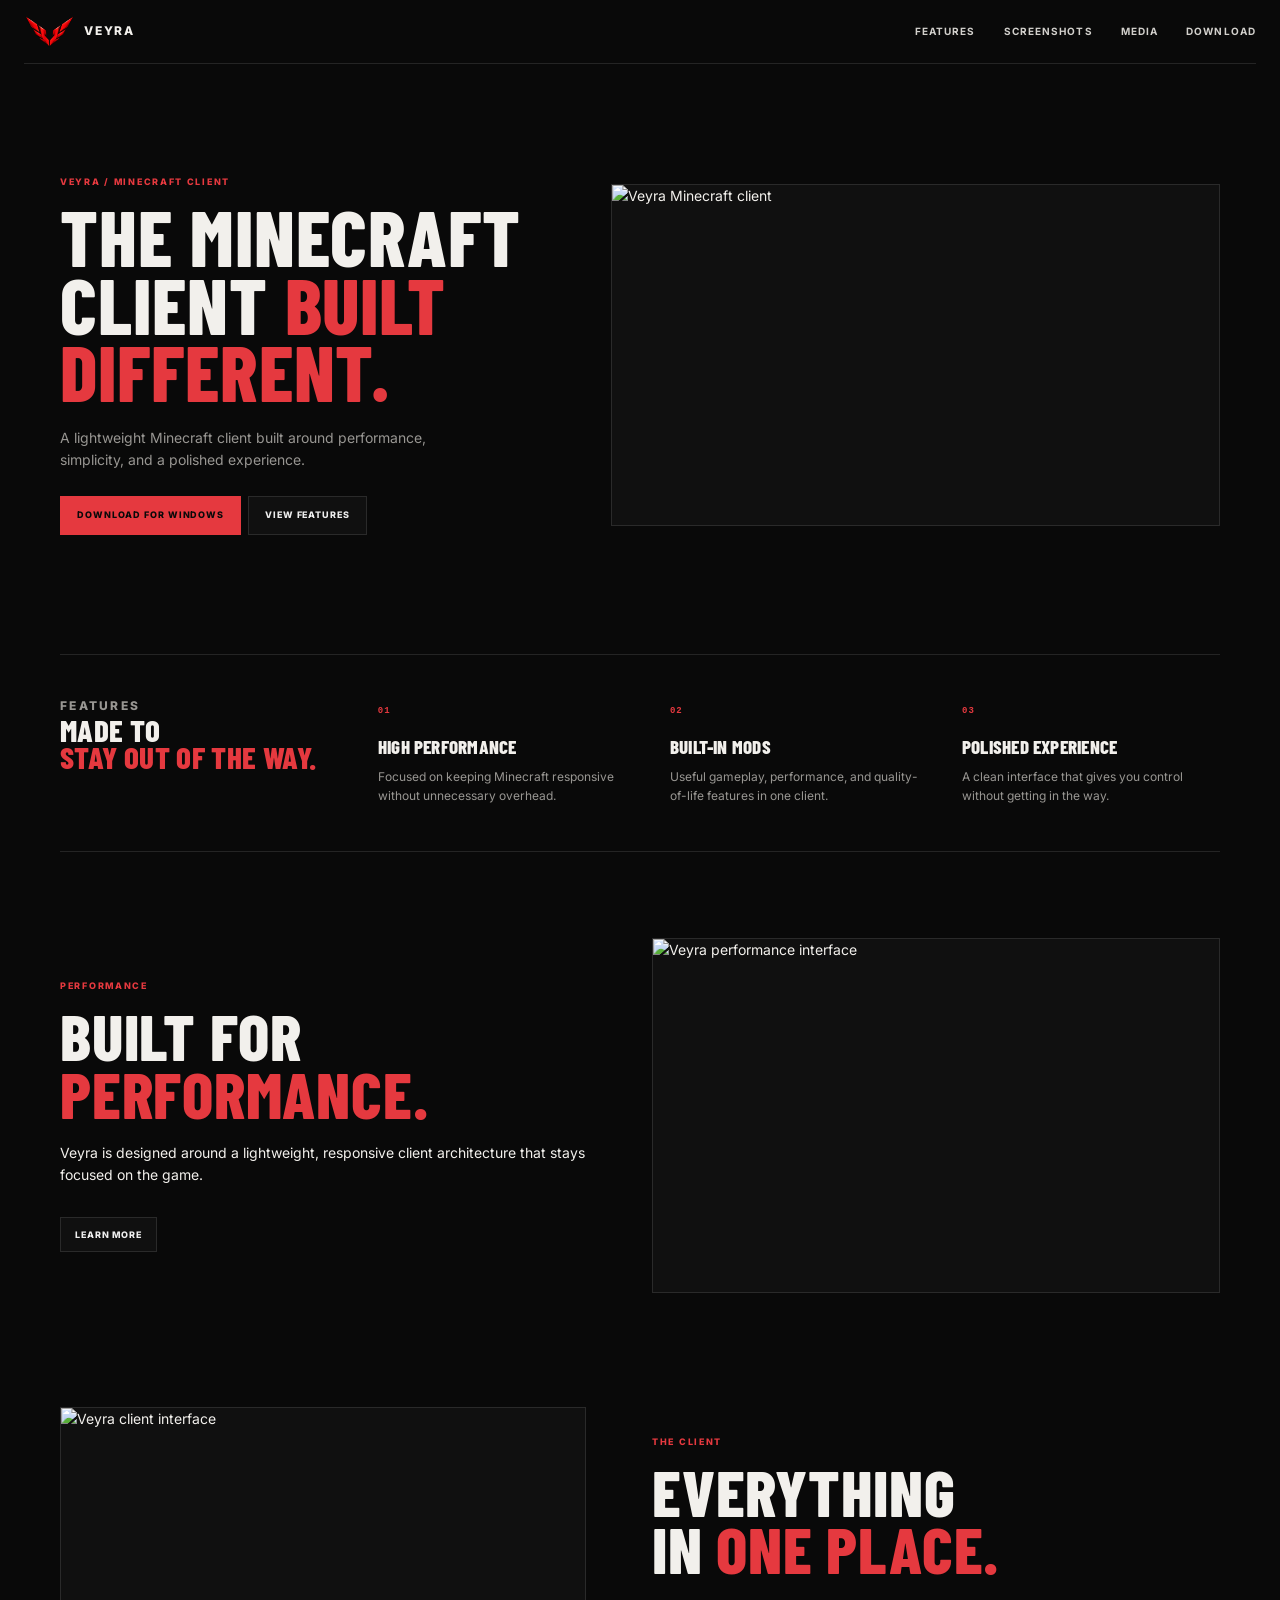
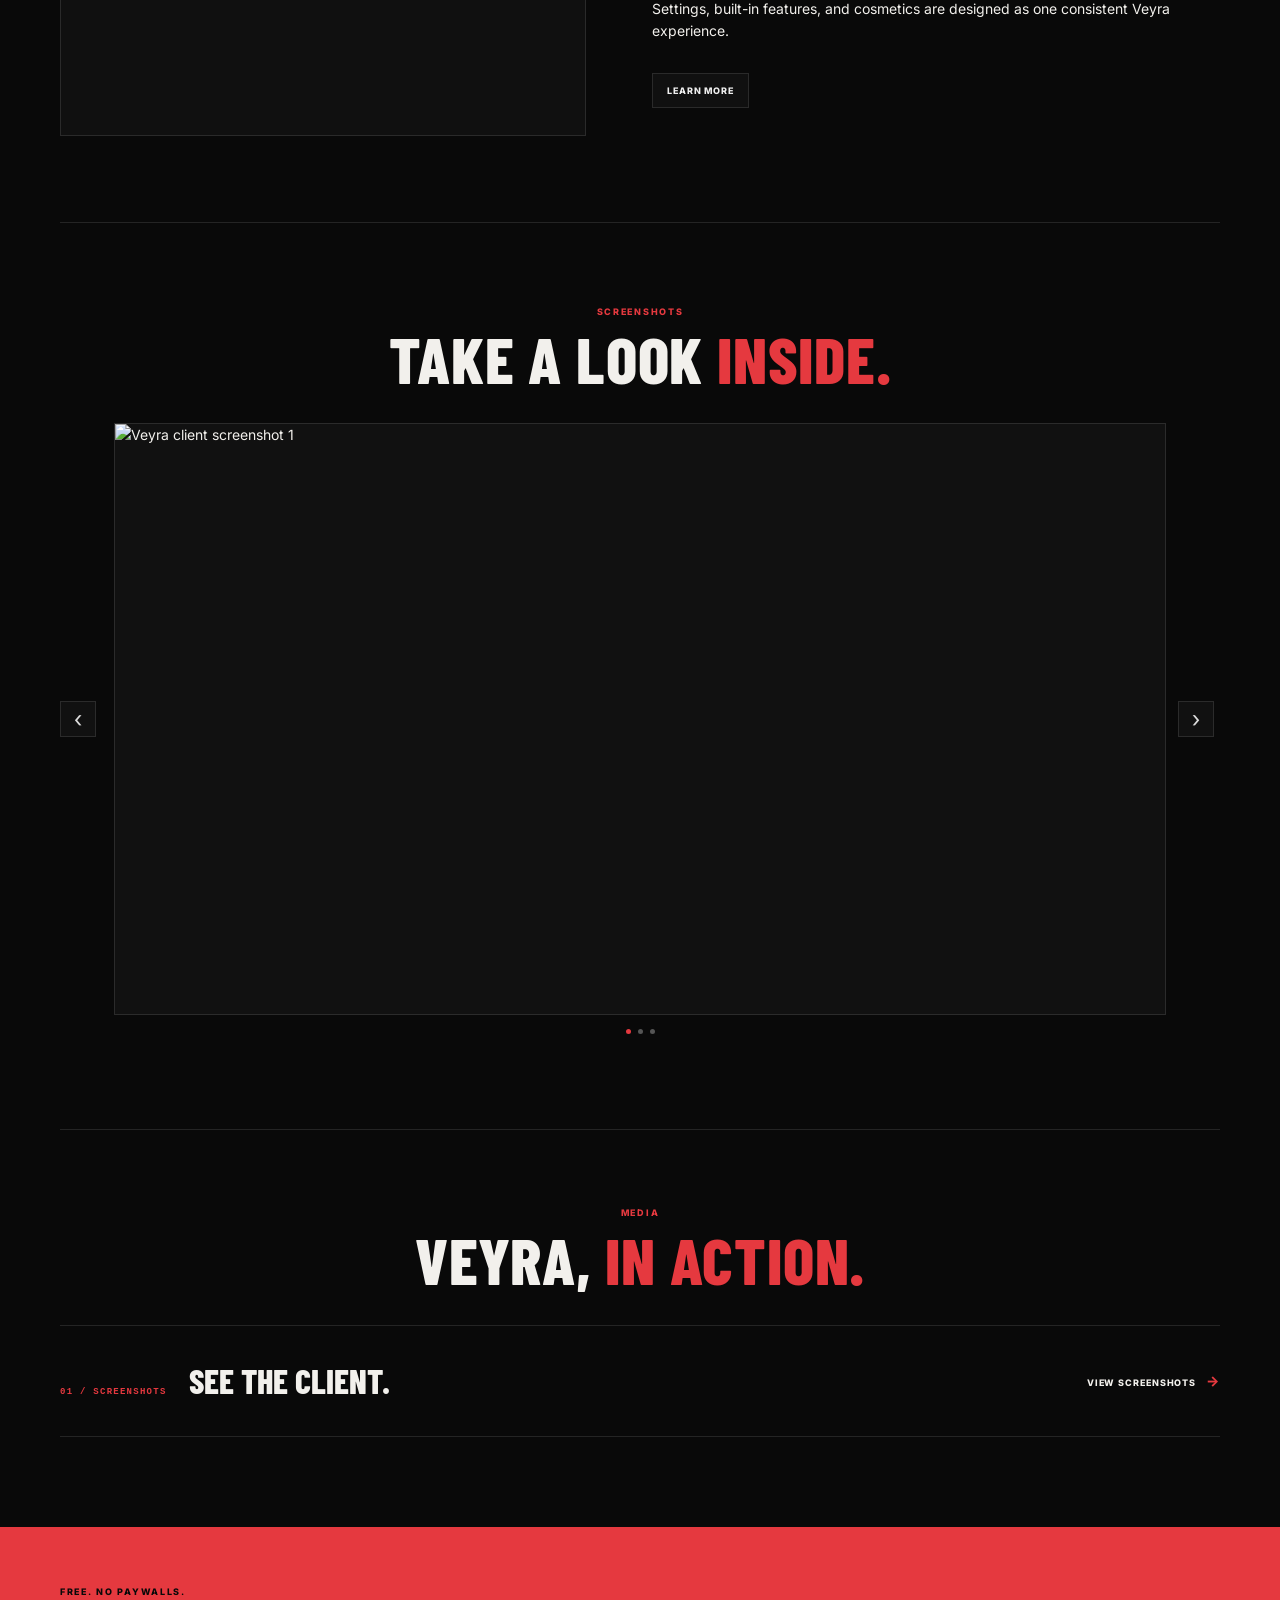
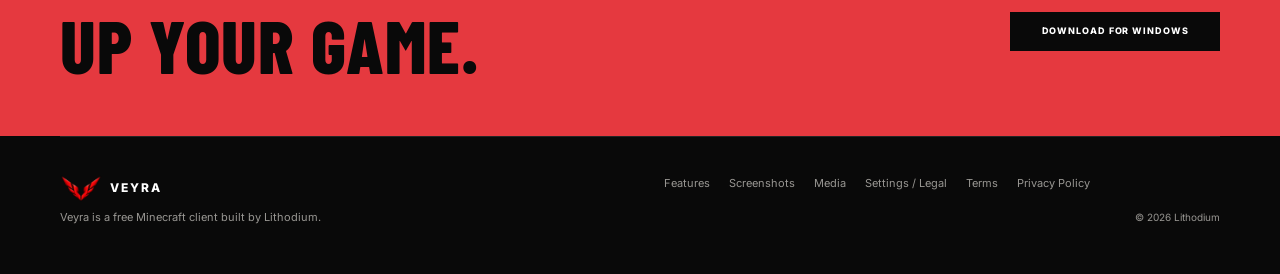
==== commit 6805e40c: "Use official Veyra logo site-wide and clean legal URLs" ====
--- a/index.html
+++ b/index.html
@@ -5,6 +5,8 @@
 <meta name="viewport" content="width=device-width,initial-scale=1">
 <meta name="theme-color" content="#090909">
 <meta name="description" content="Veyra — a free Minecraft client built for performance and a polished experience.">
+<link rel="icon" type="image/png" href="assets/OFFICIAL%20LOGO%20NO%20BACKGROUND.png">
+<link rel="apple-touch-icon" href="assets/OFFICIAL%20LOGO%20NO%20BACKGROUND.png">
 <title>Veyra — Minecraft Client</title>
 <link rel="preconnect" href="https://fonts.googleapis.com">
 <link rel="preconnect" href="https://fonts.gstatic.com" crossorigin>
@@ -12,82 +14,18 @@
 <link rel="stylesheet" href="styles.css">
 </head>
 <body>
-<header class="header">
-  <a class="brand" href="#top" aria-label="Veyra home"><span class="brand-symbol">V</span><span>VEYRA</span></a>
-  <nav class="nav" aria-label="Primary navigation">
-    <a href="#features">FEATURES</a>
-    <a href="#screenshots">SCREENSHOTS</a>
-    <a href="#media">MEDIA</a>
-    <a href="#download">DOWNLOAD</a>
-  </nav>
-  <button class="nav-toggle" type="button" aria-label="Open navigation" aria-expanded="false" aria-controls="primary-nav"><span></span><span></span></button>
-</header>
-
+<header class="header"><a class="brand" href="#top" aria-label="Veyra home"><img src="assets/OFFICIAL%20LOGO%20NO%20BACKGROUND.png" alt="Veyra" style="height:34px;width:auto;object-fit:contain"><span>VEYRA</span></a>
+<nav class="nav" aria-label="Primary navigation"><a href="#features">FEATURES</a><a href="#screenshots">SCREENSHOTS</a><a href="#media">MEDIA</a><a href="#download">DOWNLOAD</a></nav>
+<button class="nav-toggle" type="button" aria-label="Open navigation" aria-expanded="false" aria-controls="primary-nav"><span></span><span></span></button></header>
 <main id="top">
-<section class="hero section-wrap">
-  <div class="hero-copy">
-    <p class="kicker">VEYRA / MINECRAFT CLIENT</p>
-    <h1>THE MINECRAFT<br>CLIENT <i>BUILT DIFFERENT.</i></h1>
-    <p class="lead">A lightweight Minecraft client built around performance, simplicity, and a polished experience.</p>
-    <div class="actions">
-      <a class="button button-red" data-download href="#download">DOWNLOAD FOR WINDOWS</a>
-      <a class="button button-dark" href="#features">VIEW FEATURES</a>
-    </div>
-  </div>
-  <div class="product-shot" aria-label="Veyra client preview">
-    <img src="assets/screenshots/client-main.webp" alt="Veyra Minecraft client" loading="eager">
-  </div>
-</section>
-
-<section class="feature-strip section-wrap" id="features" aria-labelledby="features-title">
-  <div class="feature-intro"><p class="kicker">FEATURES</p><h2 id="features-title">MADE TO<br><i>STAY OUT OF THE WAY.</i></h2></div>
-  <article><span class="feature-icon">01</span><h3>HIGH PERFORMANCE</h3><p>Focused on keeping Minecraft responsive without unnecessary overhead.</p></article>
-  <article><span class="feature-icon">02</span><h3>BUILT-IN MODS</h3><p>Useful gameplay, performance, and quality-of-life features in one client.</p></article>
-  <article><span class="feature-icon">03</span><h3>POLISHED EXPERIENCE</h3><p>A clean interface that gives you control without getting in the way.</p></article>
-</section>
-
-<section class="split section-wrap">
-  <div class="copy-block"><p class="kicker">PERFORMANCE</p><h2>BUILT FOR<br><i>PERFORMANCE.</i></h2><p>Veyra is designed around a lightweight, responsive client architecture that stays focused on the game.</p></div>
-  <div class="media-frame"><img src="assets/screenshots/performance.webp" alt="Veyra performance interface" loading="lazy"></div>
-</section>
-
-<section class="split split-reverse section-wrap">
-  <div class="media-frame"><img src="assets/screenshots/client-ui.webp" alt="Veyra client interface" loading="lazy"></div>
-  <div class="copy-block"><p class="kicker">THE CLIENT</p><h2>EVERYTHING<br>IN <i>ONE PLACE.</i></h2><p>Settings, built-in features, and cosmetics are designed as one consistent Veyra experience.</p></div>
-</section>
-
-<section class="screenshots section-wrap" id="screenshots">
-  <div class="section-head"><p class="kicker">SCREENSHOTS</p><h2>TAKE A LOOK <i>INSIDE.</i></h2></div>
-  <div class="gallery" aria-label="Veyra screenshots">
-    <button class="gallery-button prev" type="button" aria-label="Previous screenshot">‹</button>
-    <div class="gallery-stage"><img class="gallery-image" src="assets/screenshots/client-main.webp" alt="Veyra client screenshot" loading="lazy"></div>
-    <button class="gallery-button next" type="button" aria-label="Next screenshot">›</button>
-  </div>
-  <div class="dots" aria-label="Screenshot navigation"></div>
-</section>
-
-<section class="media section-wrap" id="media">
-  <div class="section-head"><p class="kicker">MEDIA</p><h2>VEYRA, <i>IN ACTION.</i></h2></div>
-  <div class="media-panel">
-    <div><span class="media-label">01 / SCREENSHOTS</span><strong>SEE THE CLIENT.</strong></div>
-    <a class="text-link" href="#screenshots">VIEW SCREENSHOTS <span>→</span></a>
-  </div>
-</section>
-
-<section class="download-cta" id="download">
-  <div class="section-wrap cta-inner">
-    <div><p class="kicker">FREE. NO PAYWALLS.</p><h2>UP YOUR <i>GAME.</i></h2></div>
-    <a class="button button-black" data-download href="#">DOWNLOAD FOR WINDOWS</a>
-  </div>
-</section>
+<section class="hero section-wrap"><div class="hero-copy"><p class="kicker">VEYRA / MINECRAFT CLIENT</p><h1>THE MINECRAFT<br>CLIENT <i>BUILT DIFFERENT.</i></h1><p class="lead">A lightweight Minecraft client built around performance, simplicity, and a polished experience.</p><div class="actions"><a class="button button-red" data-download href="#download">DOWNLOAD FOR WINDOWS</a><a class="button button-dark" href="#features">VIEW FEATURES</a></div></div><div class="product-shot" aria-label="Veyra client preview"><img src="assets/screenshots/client-main.webp" alt="Veyra Minecraft client" loading="eager"></div></section>
+<section class="feature-strip section-wrap" id="features" aria-labelledby="features-title"><div class="feature-intro"><p class="kicker">FEATURES</p><h2 id="features-title">MADE TO<br><i>STAY OUT OF THE WAY.</i></h2></div><article><span class="feature-icon">01</span><h3>HIGH PERFORMANCE</h3><p>Focused on keeping Minecraft responsive without unnecessary overhead.</p></article><article><span class="feature-icon">02</span><h3>BUILT-IN MODS</h3><p>Useful gameplay, performance, and quality-of-life features in one client.</p></article><article><span class="feature-icon">03</span><h3>POLISHED EXPERIENCE</h3><p>A clean interface that gives you control without getting in the way.</p></article></section>
+<section class="split section-wrap"><div class="copy-block"><p class="kicker">PERFORMANCE</p><h2>BUILT FOR<br><i>PERFORMANCE.</i></h2><p>Veyra is designed around a lightweight, responsive client architecture that stays focused on the game.</p></div><div class="media-frame"><img src="assets/screenshots/performance.webp" alt="Veyra performance interface" loading="lazy"></div></section>
+<section class="split split-reverse section-wrap"><div class="media-frame"><img src="assets/screenshots/client-ui.webp" alt="Veyra client interface" loading="lazy"></div><div class="copy-block"><p class="kicker">THE CLIENT</p><h2>EVERYTHING<br>IN <i>ONE PLACE.</i></h2><p>Settings, built-in features, and cosmetics are designed as one consistent Veyra experience.</p></div></section>
+<section class="screenshots section-wrap" id="screenshots"><div class="section-head"><p class="kicker">SCREENSHOTS</p><h2>TAKE A LOOK <i>INSIDE.</i></h2></div><div class="gallery"><button class="gallery-button prev" type="button" aria-label="Previous screenshot">‹</button><div class="gallery-stage"><img class="gallery-image" src="assets/screenshots/client-main.webp" alt="Veyra client screenshot" loading="lazy"></div><button class="gallery-button next" type="button" aria-label="Next screenshot">›</button></div><div class="dots" aria-label="Screenshot navigation"></div></section>
+<section class="media section-wrap" id="media"><div class="section-head"><p class="kicker">MEDIA</p><h2>VEYRA, <i>IN ACTION.</i></h2></div><div class="media-panel"><div><span class="media-label">01 / SCREENSHOTS</span><strong>SEE THE CLIENT.</strong></div><a class="text-link" href="#screenshots">VIEW SCREENSHOTS <span>→</span></a></div></section>
+<section class="download-cta" id="download"><div class="section-wrap cta-inner"><div><p class="kicker">FREE. NO PAYWALLS.</p><h2>UP YOUR <i>GAME.</i></h2></div><a class="button button-black" data-download href="#">DOWNLOAD FOR WINDOWS</a></div></section>
 </main>
-
-<footer class="footer section-wrap">
-  <div><div class="footer-brand">VEYRA</div><p>Veyra is a free Minecraft client built by Lithodium.</p></div>
-  <nav aria-label="Footer navigation"><a href="#features">Features</a><a href="#screenshots">Screenshots</a><a href="#media">Media</a><a href="settings.html">Settings / Legal</a></nav>
-  <small>© 2026 Lithodium</small>
-</footer>
-<script src="config.js"></script>
-<script src="script.js"></script>
-</body>
-</html>
+<footer class="footer section-wrap"><div><div class="footer-brand"><img src="assets/OFFICIAL%20LOGO%20NO%20BACKGROUND.png" alt="Veyra" style="height:28px;width:auto;object-fit:contain;vertical-align:middle;margin-right:8px">VEYRA</div><p>Veyra is a free Minecraft client built by Lithodium.</p></div><nav aria-label="Footer navigation"><a href="#features">Features</a><a href="#screenshots">Screenshots</a><a href="#media">Media</a><a href="settings">Settings / Legal</a><a href="terms">Terms</a><a href="privacy">Privacy Policy</a></nav><small>© 2026 Lithodium</small></footer>
+<script src="config.js"></script><script src="script.js"></script>
+</body></html>
--- a/styles.css
+++ b/styles.css
@@ -1,21 +1,30 @@
-:root{--bg:#090909;--panel:#111;--panel2:#151515;--text:#f2f0ec;--muted:#9b9995;--dim:#65635f;--line:rgba(255,255,255,.12);--red:#e5393f;--max:1180px}
-*{box-sizing:border-box}html{scroll-behavior:smooth}body{margin:0;background:var(--bg);color:var(--text);font:15px/1.65 Inter,Arial,sans-serif;-webkit-font-smoothing:antialiased}a{color:inherit;text-decoration:none}button{font:inherit}
-.header{height:78px;width:min(calc(100% - 64px),1280px);margin:auto;display:flex;align-items:center;justify-content:space-between;border-bottom:1px solid var(--line)}
-.brand{display:flex;align-items:center;gap:11px;font-size:14px;font-weight:800;letter-spacing:.14em}.brand-symbol{width:27px;height:27px;display:grid;place-items:center;border:1px solid #777;border-radius:50%;font-family:Georgia,serif;color:var(--red)}
-.nav{display:flex;gap:38px;font-size:11px;font-weight:700;letter-spacing:.1em}.nav a{color:#ddd;transition:color .2s}.nav a:hover{color:var(--red)}
-.nav-toggle{display:none;background:none;border:0;color:white;padding:8px}.nav-toggle span{display:block;width:20px;height:1px;background:currentColor;margin:5px}
-.section-wrap{width:min(calc(100% - 64px),var(--max));margin:auto}
-.hero{min-height:720px;display:grid;grid-template-columns:1fr 1.04fr;gap:70px;align-items:center;padding:80px 0 100px}
-.kicker{font-size:10px;font-weight:800;letter-spacing:.2em;color:var(--red);margin:0 0 22px}.hero h1,h2{font-family:"Barlow Condensed",Impact,sans-serif;text-transform:uppercase;font-weight:800;letter-spacing:.015em}
-.hero h1{font-size:clamp(62px,7.4vw,108px);line-height:.84;margin:0 0 30px}.hero h1 i,h2 i{font-style:normal;color:var(--red)}
-.lead{max-width:520px;color:var(--muted);font-size:16px;line-height:1.7;margin:0}.actions{display:flex;gap:9px;margin-top:32px}.button{display:inline-flex;align-items:center;justify-content:center;min-height:46px;padding:0 22px;font-size:11px;font-weight:800;letter-spacing:.1em;border:1px solid transparent;transition:transform .18s,background .18s,border-color .18s}.button:hover{transform:translateY(-2px)}.button-red{background:var(--red);color:#090909}.button-dark{background:#111;color:#eee;border-color:var(--line)}
-.product-shot,.media-frame{position:relative;background:#101010;border:1px solid var(--line);overflow:hidden}.product-shot{aspect-ratio:16/9;box-shadow:0 25px 70px rgba(0,0,0,.4)}.product-shot img,.media-frame img,.gallery-image{width:100%;height:100%;object-fit:cover;display:block}.shot-fallback,.gallery-fallback{display:none}.missing-image .shot-fallback,.gallery-stage .gallery-fallback{position:absolute;inset:0;display:flex;flex-direction:column;align-items:center;justify-content:center;text-align:center;background:#111}.shot-fallback span,.gallery-fallback span{font-size:10px;letter-spacing:.25em;color:var(--red);font-weight:800}.shot-fallback strong,.gallery-fallback strong{font-family:"Barlow Condensed",Impact,sans-serif;font-size:42px;letter-spacing:.04em}.shot-fallback small,.gallery-fallback small{color:var(--dim);font-size:11px;margin-top:8px}
-.feature-strip{border-top:1px solid var(--line);border-bottom:1px solid var(--line);display:grid;grid-template-columns:repeat(3,1fr);gap:55px;padding:65px 0 72px}.feature-strip article{position:relative}.feature-icon{color:var(--red);font:700 11px/1 "Courier New",monospace;letter-spacing:.12em}.feature-strip h2{font-size:25px;margin:18px 0 10px}.feature-strip p,.split>div>p:last-child{color:var(--muted);max-width:360px;margin:0}
-.split{display:grid;grid-template-columns:1fr 1fr;gap:100px;align-items:center;padding:135px 0}.split h2,.section-head h2,.download-cta h2{font-size:clamp(54px,6vw,88px);line-height:.86;margin:0 0 28px}.split>div>p:last-child{font-size:15px}.media-frame{aspect-ratio:16/10}.split-reverse{padding-top:40px}
-.screenshots{padding:120px 0 135px;border-top:1px solid var(--line)}.section-head{text-align:center;margin-bottom:55px}.section-head .kicker{margin-bottom:16px}.gallery{display:grid;grid-template-columns:55px 1fr 55px;align-items:center;gap:18px}.gallery-stage{aspect-ratio:16/9;position:relative;background:#111;border:1px solid var(--line);overflow:hidden}.gallery-stage .gallery-fallback{display:flex}.gallery-stage img{position:relative;z-index:1}.gallery-stage img[src=""]{display:none}.gallery-button{width:44px;height:44px;border:1px solid var(--line);background:#111;color:#ddd;font-size:28px;cursor:pointer}.gallery-button:hover{border-color:var(--red);color:var(--red)}.dots{display:flex;justify-content:center;gap:8px;margin-top:20px}.dots button{width:6px;height:6px;padding:0;border:0;border-radius:50%;background:#555;cursor:pointer}.dots button.active{background:var(--red)}
-.media{border-top:1px solid var(--line);padding:110px 0 135px}.media-grid{display:grid;grid-template-columns:1fr 1fr;gap:1px;background:var(--line)}.media-tile{min-height:250px;background:#111;padding:35px;display:flex;flex-direction:column;justify-content:flex-end}.media-tile-red{background:var(--red);color:#090909}.media-tile span{font:700 10px/1 "Courier New",monospace;letter-spacing:.18em;margin-bottom:auto}.media-tile strong{font:800 42px/1 "Barlow Condensed",Impact,sans-serif}.media-tile small{font-size:12px;margin-top:10px}
-.download-cta{background:var(--red);color:#090909;padding:82px 0}.cta-inner{display:flex;align-items:center;justify-content:space-between;gap:40px}.download-cta .kicker{color:#090909}.download-cta h2{margin:0;font-size:clamp(60px,7vw,100px)}.download-cta h2 i{color:#090909}.button-black{background:#090909;color:#fff;min-width:230px}
-.footer{border-top:1px solid var(--line);display:grid;grid-template-columns:1.3fr 1fr auto;gap:40px;padding:50px 0 65px;color:var(--muted);font-size:12px}.footer-brand{color:#fff;font-weight:800;letter-spacing:.16em}.footer p{margin:8px 0 0}.footer nav{display:flex;gap:25px;align-items:flex-start}.footer nav a:hover{color:#fff}.footer small{align-self:end}
-@media(max-width:850px){.header,.section-wrap{width:min(calc(100% - 36px),var(--max))}.nav{display:none}.nav-toggle{display:block}.nav.open{display:flex;position:absolute;top:78px;left:18px;right:18px;background:#0b0b0b;border-bottom:1px solid var(--line);padding:20px;z-index:20;flex-direction:column;gap:18px}.hero,.split{grid-template-columns:1fr;gap:45px;padding:75px 0}.hero{min-height:auto}.hero h1{font-size:clamp(60px,16vw,100px)}.feature-strip,.media-grid{grid-template-columns:1fr;gap:0}.feature-strip article{padding:30px 0;border-bottom:1px solid var(--line)}.feature-strip article:last-child{border:0}.gallery{grid-template-columns:38px 1fr 38px;gap:8px}.gallery-button{width:36px;height:36px}.cta-inner,.footer{grid-template-columns:1fr;display:grid}.footer nav{flex-wrap:wrap}.download-cta{padding:65px 0}.button-black{width:100%}}
-
-.legal-home{padding:110px 0 150px}.legal-home h1,.legal h1{font-size:clamp(65px,9vw,120px);line-height:.84;margin:0 0 30px}.legal-links{margin-top:70px;border-top:1px solid var(--line)}.legal-links a{display:grid;grid-template-columns:1fr 1fr;padding:28px 0;border-bottom:1px solid var(--line);transition:padding .2s}.legal-links a:hover{padding-left:10px}.legal-links strong{font:800 27px/1 "Barlow Condensed",Impact,sans-serif}.legal-links span{color:var(--muted);font-size:13px}.legal{padding:110px 0 160px;max-width:900px}.legal h2{font-size:32px;margin:70px 0 12px}.legal>p{color:var(--muted);max-width:680px}
+:root{--bg:#090909;--panel:#101010;--panel2:#141414;--text:#f2f0ec;--muted:#989692;--dim:#66635f;--line:rgba(255,255,255,.11);--red:#e5393f;--max:1160px}
+*{box-sizing:border-box}
+html{scroll-behavior:smooth;scrollbar-width:thin;scrollbar-color:#8a8a8a #080808}
+body{margin:0;background:var(--bg);color:var(--text);font:14px/1.55 Inter,Arial,sans-serif;-webkit-font-smoothing:antialiased;overflow-x:hidden}
+/* Veyra custom scrollbar */
+::-webkit-scrollbar{width:10px;height:10px}
+::-webkit-scrollbar-track{background:#080808}
+::-webkit-scrollbar-thumb{background:#8a8a8a;border-radius:999px;border:3px solid #080808;min-height:42px}
+::-webkit-scrollbar-thumb:hover{background:#a6a6a6}
+::-webkit-scrollbar-corner{background:#080808}
+a{color:inherit;text-decoration:none}button{font:inherit}
+.header{height:64px;width:min(calc(100% - 48px),1240px);margin:auto;display:flex;align-items:center;justify-content:space-between;border-bottom:1px solid var(--line)}
+.brand{display:flex;align-items:center;gap:9px;font-size:12px;font-weight:800;letter-spacing:.15em}.brand-symbol{width:23px;height:23px;display:grid;place-items:center;border:1px solid #686868;border-radius:50%;font:600 13px Georgia,serif;color:var(--red)}
+.nav{display:flex;gap:28px;font-size:10px;font-weight:700;letter-spacing:.11em}.nav a{color:#d2d0cc;transition:color .16s}.nav a:hover{color:var(--red)}
+.nav-toggle{display:none;background:none;border:0;color:white;padding:7px}.nav-toggle span{display:block;width:18px;height:1px;background:currentColor;margin:4px}
+.section-wrap{width:min(calc(100% - 48px),var(--max));margin:auto}
+.kicker{font-size:9px;font-weight:800;letter-spacing:.19em;color:var(--red);margin:0 0 14px}
+.hero{min-height:590px;display:grid;grid-template-columns:.9fr 1.1fr;gap:52px;align-items:center;padding:62px 0 70px}.hero-copy{max-width:480px}
+.hero h1,h2,h3{font-family:"Barlow Condensed",Impact,sans-serif;text-transform:uppercase;font-weight:800;letter-spacing:.012em}.hero h1{font-size:clamp(52px,6.1vw,82px);line-height:.86;margin:0 0 22px}.hero h1 i,h2 i{font-style:normal;color:var(--red)}
+.lead{max-width:430px;color:var(--muted);font-size:14px;line-height:1.6;margin:0}.actions{display:flex;gap:7px;margin-top:24px}.button{display:inline-flex;align-items:center;justify-content:center;min-height:39px;padding:0 16px;font-size:9px;font-weight:800;letter-spacing:.1em;border:1px solid transparent;transition:transform .16s,background .16s,border-color .16s}.button:hover{transform:translateY(-1px)}.button-red{background:var(--red);color:#090909}.button-dark{background:#101010;color:#eee;border-color:var(--line)}
+.product-shot,.media-frame{position:relative;background:#101010;border:1px solid var(--line);overflow:hidden}.product-shot{aspect-ratio:16/9}.product-shot img,.media-frame img,.gallery-image{width:100%;height:100%;object-fit:cover;display:block}
+.feature-strip{border-top:1px solid var(--line);border-bottom:1px solid var(--line);display:grid;grid-template-columns:1.1fr repeat(3,1fr);gap:34px;padding:42px 0 46px}.feature-intro{padding-right:15px}.feature-intro h2{font-size:31px;line-height:.9;margin:0}.feature-icon{color:var(--red);font:700 9px/1 "Courier New",monospace;letter-spacing:.12em}.feature-strip h3{font-size:19px;margin:13px 0 7px}.feature-strip p,.copy-block>p:last-child{color:var(--muted);max-width:270px;margin:0;font-size:12px;line-height:1.55}
+.split{display:grid;grid-template-columns:1fr 1.08fr;gap:66px;align-items:center;padding:86px 0}.split h2,.section-head h2,.download-cta h2{font-size:clamp(44px,5.1vw,70px);line-height:.88;margin:0 0 20px}.split>div>p:last-child{font-size:13px}.media-frame{aspect-ratio:16/10}.split-reverse{padding-top:28px}
+.screenshots{padding:82px 0 94px;border-top:1px solid var(--line)}.section-head{text-align:center;margin-bottom:36px}.section-head .kicker{margin-bottom:11px}.gallery{display:grid;grid-template-columns:42px 1fr 42px;align-items:center;gap:12px}.gallery-stage{aspect-ratio:16/9;position:relative;background:#111;border:1px solid var(--line);overflow:hidden}.gallery-button{width:36px;height:36px;border:1px solid var(--line);background:#111;color:#ddd;font-size:23px;line-height:1;cursor:pointer}.gallery-button:hover{border-color:var(--red);color:var(--red)}.dots{display:flex;justify-content:center;gap:7px;margin-top:14px;min-height:6px}.dots button{width:5px;height:5px;padding:0;border:0;border-radius:50%;background:#555;cursor:pointer}.dots button.active{background:var(--red)}
+.media{border-top:1px solid var(--line);padding:76px 0 90px}.media-grid{display:none}.media-panel{border-top:1px solid var(--line);border-bottom:1px solid var(--line);min-height:112px;padding:25px 0;display:flex;align-items:center;justify-content:space-between;gap:25px}.media-panel>div{display:flex;align-items:baseline;gap:22px}.media-label{font:700 9px/1 "Courier New",monospace;letter-spacing:.14em;color:var(--red)}.media-panel strong{font:800 34px/1 "Barlow Condensed",Impact,sans-serif}.text-link{font-size:9px;font-weight:800;letter-spacing:.1em}.text-link span{color:var(--red);font-size:14px;margin-left:7px}
+.download-cta{background:var(--red);color:#090909;padding:58px 0}.cta-inner{display:flex;align-items:center;justify-content:space-between;gap:35px}.download-cta .kicker{color:#090909}.download-cta h2{margin:0;font-size:clamp(48px,5.8vw,78px)}.download-cta h2 i{color:#090909}.button-black{background:#090909;color:#fff;min-width:210px}
+.footer{border-top:1px solid var(--line);display:grid;grid-template-columns:1.3fr 1fr auto;gap:30px;padding:38px 0 48px;color:var(--muted);font-size:11px}.footer-brand{color:#fff;font-weight:800;letter-spacing:.16em;font-size:12px}.footer p{margin:6px 0 0}.footer nav{display:flex;gap:19px;align-items:flex-start}.footer nav a:hover{color:#fff}.footer small{align-self:end;font-size:10px}
+.legal-home{padding:78px 0 110px}.legal-home h1,.legal h1{font-size:clamp(55px,7vw,88px);line-height:.84;margin:0 0 24px}.legal-links{margin-top:52px;border-top:1px solid var(--line)}.legal-links a{display:grid;grid-template-columns:1fr 1fr;padding:21px 0;border-bottom:1px solid var(--line);transition:padding .16s}.legal-links a:hover{padding-left:7px}.legal-links strong{font:800 23px/1 "Barlow Condensed",Impact,sans-serif}.legal-links span{color:var(--muted);font-size:11px}.legal{padding:78px 0 120px;max-width:820px}.legal h2{font-size:27px;margin:55px 0 9px}.legal>p{color:var(--muted);max-width:650px;font-size:13px}
+@media(max-width:900px){.header,.section-wrap{width:min(calc(100% - 36px),var(--max))}.hero{grid-template-columns:1fr;gap:35px;padding:58px 0 64px}.feature-strip{grid-template-columns:1fr 1fr;gap:30px}.feature-intro{grid-column:1/-1}.split{grid-template-columns:1fr;gap:35px;padding:68px 0}.split-reverse{padding-top:10px}.media-panel>div{display:block}.media-label{display:block;margin-bottom:8px}}
+@media(max-width:650px){.header{height:60px}.nav{display:none}.nav-toggle{display:block}.nav.open{display:flex;position:absolute;top:60px;left:18px;right:18px;background:#0b0b0b;border-bottom:1px solid var(--line);padding:17px;z-index:20;flex-direction:column;gap:15px}.hero h1{font-size:clamp(48px,15vw,70px)}.actions{flex-direction:column;align-items:stretch}.button{width:100%}.feature-strip{grid-template-columns:1fr;gap:0;padding:30px 0}.feature-intro{padding:0 0 20px}.feature-strip article{padding:20px 0;border-top:1px solid var(--line)}.feature-strip article:last-child{border-bottom:0}.split h2,.section-head h2,.download-cta h2{font-size:clamp(40px,12vw,58px)}.gallery{grid-template-columns:32px 1fr 32px;gap:6px}.gallery-button{width:30px;height:30px;font-size:20px}.media-panel{align-items:flex-start;flex-direction:column}.footer{grid-template-columns:1fr;display:grid;gap:20px}.footer nav{flex-wrap:wrap}.cta-inner{display:flex;flex-direction:column;align-items:stretch}.download-cta{padding:48px 0}.button-black{width:100%}}
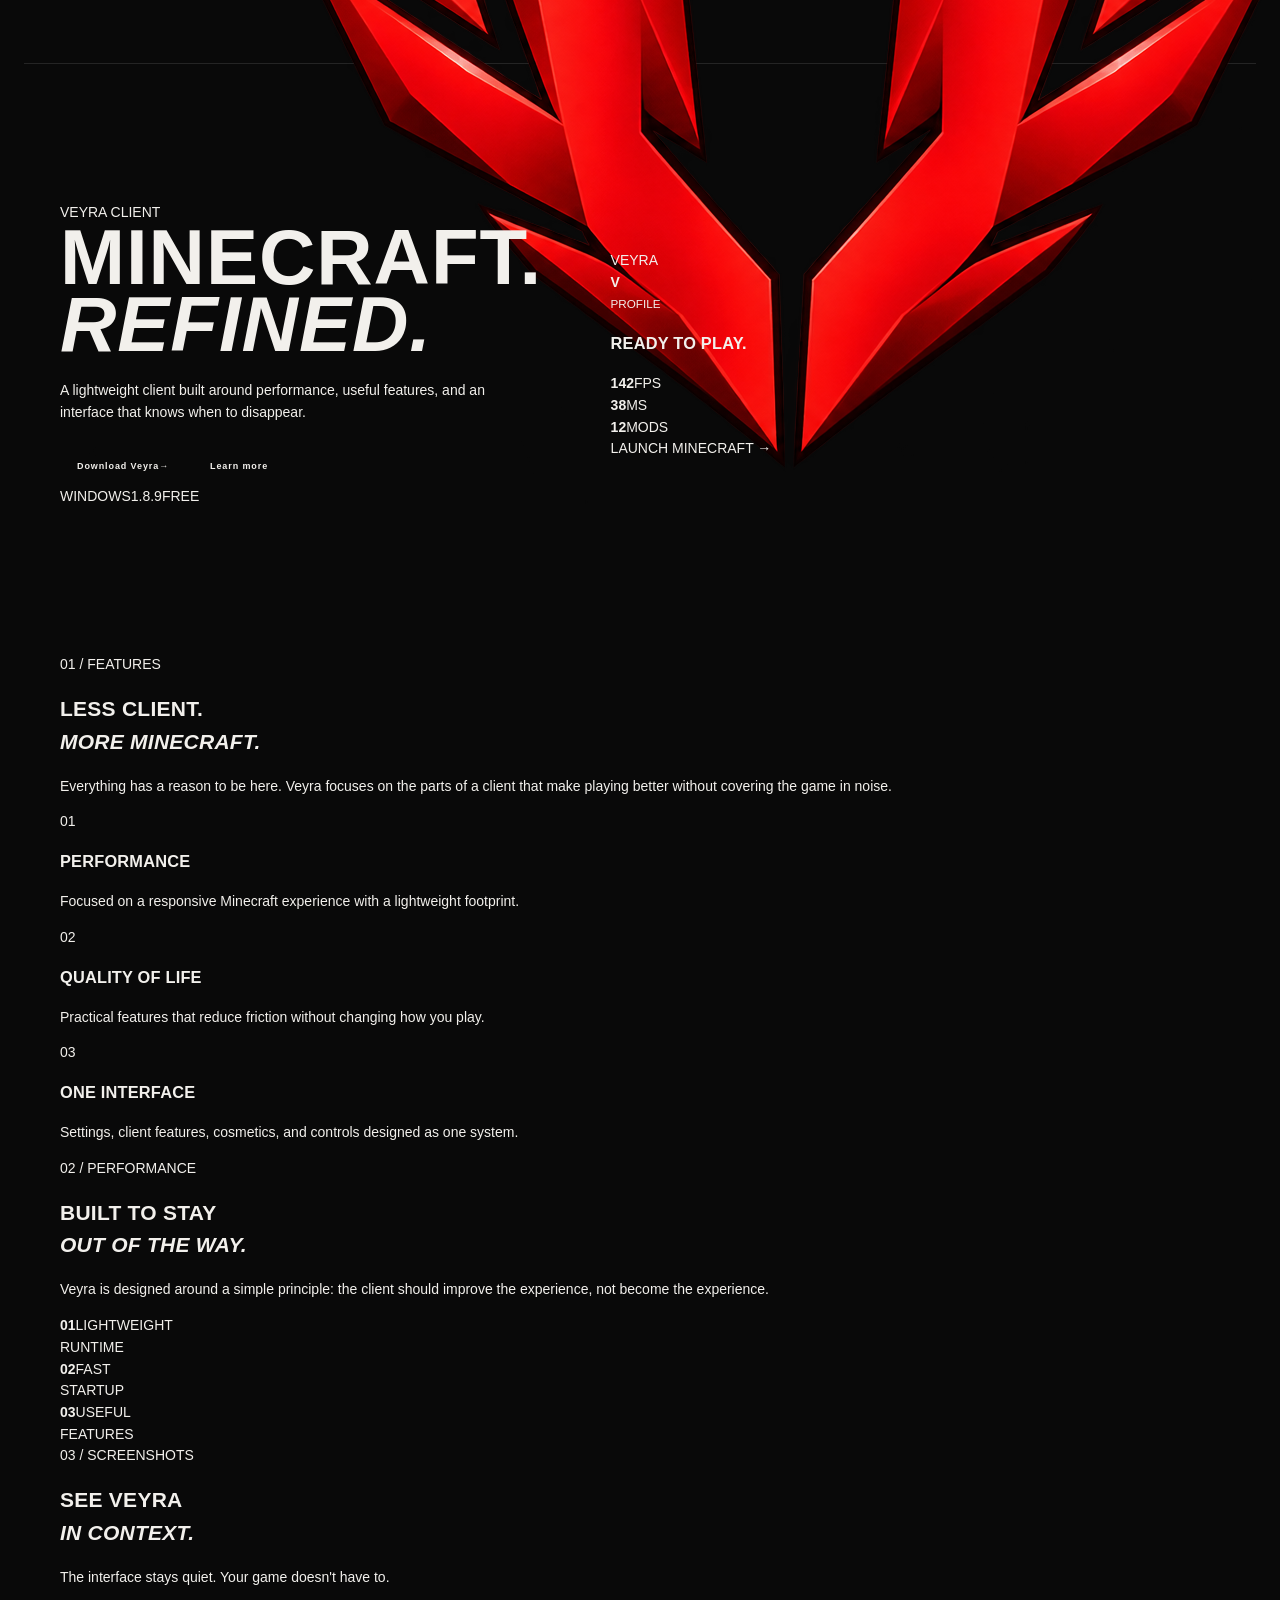
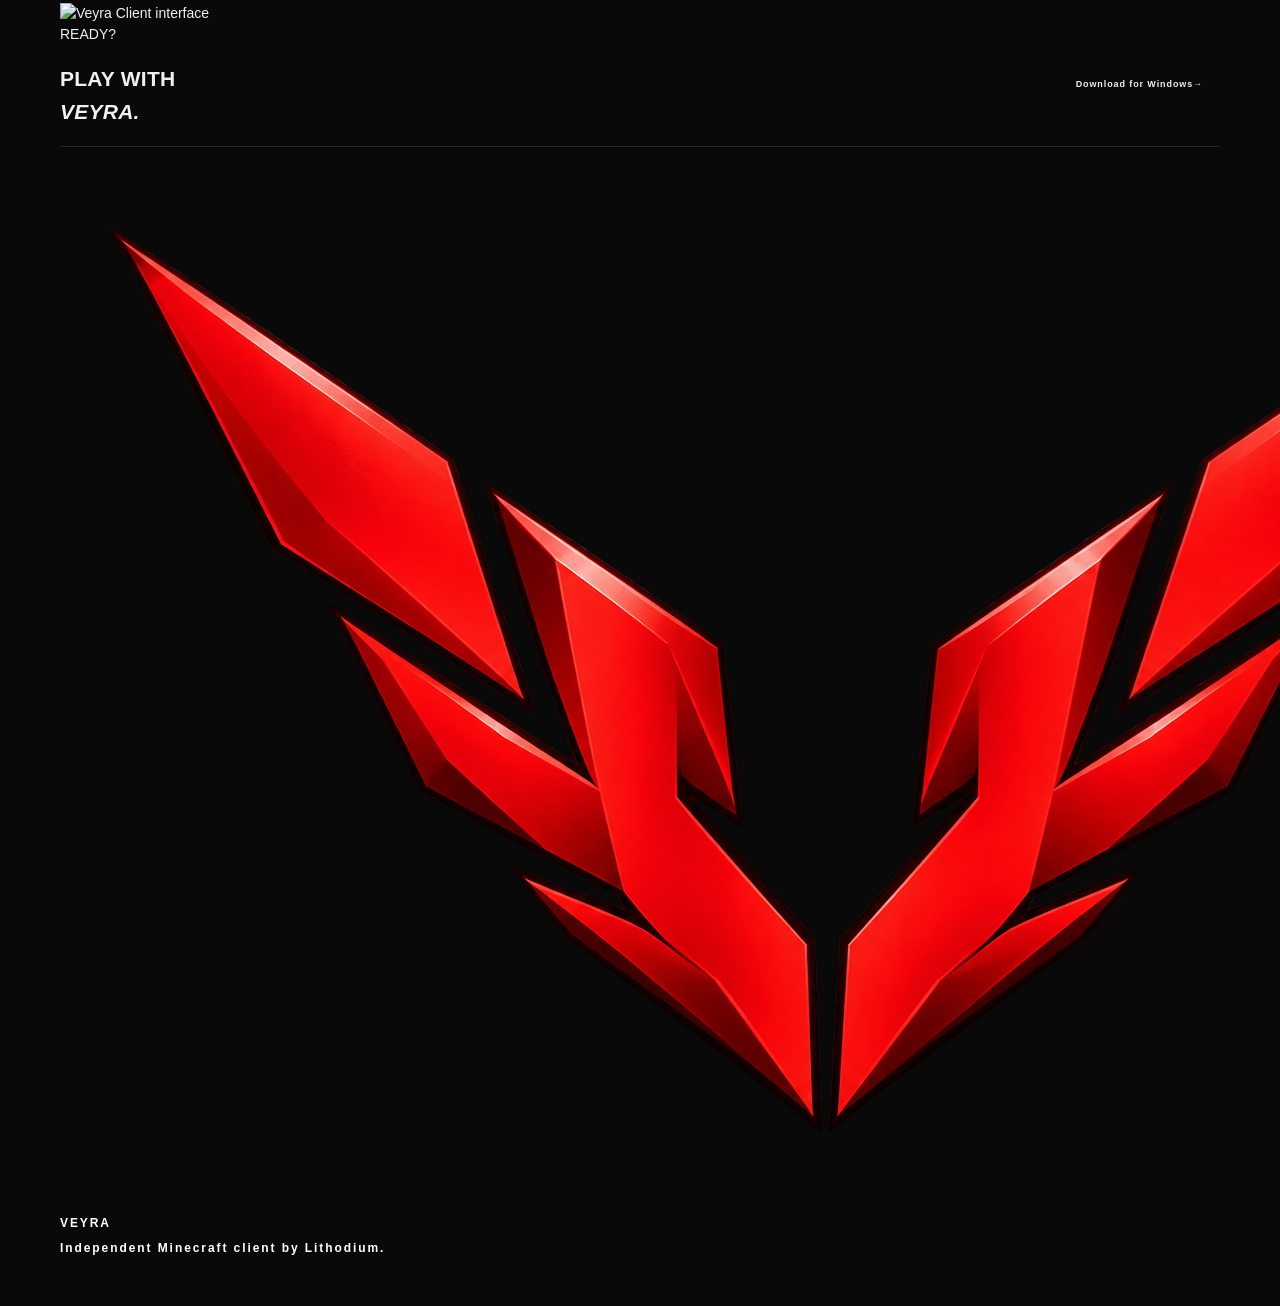
==== commit d6eed5c7: "Rebuild Veyra website landing page" ====
--- a/index.html
+++ b/index.html
@@ -1,31 +1,19 @@
 <!doctype html>
 <html lang="en">
 <head>
-<meta charset="utf-8">
-<meta name="viewport" content="width=device-width,initial-scale=1">
-<meta name="theme-color" content="#090909">
-<meta name="description" content="Veyra — a free Minecraft client built for performance and a polished experience.">
-<link rel="icon" type="image/png" href="assets/OFFICIAL%20LOGO%20NO%20BACKGROUND.png">
-<link rel="apple-touch-icon" href="assets/OFFICIAL%20LOGO%20NO%20BACKGROUND.png">
-<title>Veyra — Minecraft Client</title>
-<link rel="preconnect" href="https://fonts.googleapis.com">
-<link rel="preconnect" href="https://fonts.gstatic.com" crossorigin>
-<link href="https://fonts.googleapis.com/css2?family=Barlow+Condensed:wght@500;600;700;800&family=Inter:wght@400;500;600;700&display=swap" rel="stylesheet">
-<link rel="stylesheet" href="styles.css">
+<meta charset="utf-8"><meta name="viewport" content="width=device-width,initial-scale=1"><meta name="theme-color" content="#08090a"><meta name="description" content="Veyra Client — Minecraft, refined.">
+<link rel="icon" type="image/png" href="assets/OFFICIAL%20LOGO%20NO%20BACKGROUND.png"><title>Veyra — Minecraft, refined.</title>
+<link rel="preconnect" href="https://fonts.googleapis.com"><link rel="preconnect" href="https://fonts.gstatic.com" crossorigin><link href="https://fonts.googleapis.com/css2?family=DM+Sans:wght@400;500;600;700&family=Space+Grotesk:wght@500;600;700&display=swap" rel="stylesheet"><link rel="stylesheet" href="styles.css">
 </head>
 <body>
-<header class="header"><a class="brand" href="#top" aria-label="Veyra home"><img src="assets/OFFICIAL%20LOGO%20NO%20BACKGROUND.png" alt="Veyra" style="height:34px;width:auto;object-fit:contain"><span>VEYRA</span></a>
-<nav class="nav" aria-label="Primary navigation"><a href="#features">FEATURES</a><a href="#screenshots">SCREENSHOTS</a><a href="#media">MEDIA</a><a href="#download">DOWNLOAD</a></nav>
-<button class="nav-toggle" type="button" aria-label="Open navigation" aria-expanded="false" aria-controls="primary-nav"><span></span><span></span></button></header>
+<header class="header"><a class="brand" href="#top"><img src="assets/OFFICIAL%20LOGO%20NO%20BACKGROUND.png" alt="Veyra"><span>VEYRA</span></a><nav class="nav"><a href="#features">Features</a><a href="#performance">Performance</a><a href="#screenshots">Screenshots</a><a href="#download">Download</a></nav><a class="nav-button" href="#download">Get Veyra <b>↗</b></a><button class="nav-toggle" aria-label="Menu"><span></span><span></span></button></header>
 <main id="top">
-<section class="hero section-wrap"><div class="hero-copy"><p class="kicker">VEYRA / MINECRAFT CLIENT</p><h1>THE MINECRAFT<br>CLIENT <i>BUILT DIFFERENT.</i></h1><p class="lead">A lightweight Minecraft client built around performance, simplicity, and a polished experience.</p><div class="actions"><a class="button button-red" data-download href="#download">DOWNLOAD FOR WINDOWS</a><a class="button button-dark" href="#features">VIEW FEATURES</a></div></div><div class="product-shot" aria-label="Veyra client preview"><img src="assets/screenshots/client-main.webp" alt="Veyra Minecraft client" loading="eager"></div></section>
-<section class="feature-strip section-wrap" id="features" aria-labelledby="features-title"><div class="feature-intro"><p class="kicker">FEATURES</p><h2 id="features-title">MADE TO<br><i>STAY OUT OF THE WAY.</i></h2></div><article><span class="feature-icon">01</span><h3>HIGH PERFORMANCE</h3><p>Focused on keeping Minecraft responsive without unnecessary overhead.</p></article><article><span class="feature-icon">02</span><h3>BUILT-IN MODS</h3><p>Useful gameplay, performance, and quality-of-life features in one client.</p></article><article><span class="feature-icon">03</span><h3>POLISHED EXPERIENCE</h3><p>A clean interface that gives you control without getting in the way.</p></article></section>
-<section class="split section-wrap"><div class="copy-block"><p class="kicker">PERFORMANCE</p><h2>BUILT FOR<br><i>PERFORMANCE.</i></h2><p>Veyra is designed around a lightweight, responsive client architecture that stays focused on the game.</p></div><div class="media-frame"><img src="assets/screenshots/performance.webp" alt="Veyra performance interface" loading="lazy"></div></section>
-<section class="split split-reverse section-wrap"><div class="media-frame"><img src="assets/screenshots/client-ui.webp" alt="Veyra client interface" loading="lazy"></div><div class="copy-block"><p class="kicker">THE CLIENT</p><h2>EVERYTHING<br>IN <i>ONE PLACE.</i></h2><p>Settings, built-in features, and cosmetics are designed as one consistent Veyra experience.</p></div></section>
-<section class="screenshots section-wrap" id="screenshots"><div class="section-head"><p class="kicker">SCREENSHOTS</p><h2>TAKE A LOOK <i>INSIDE.</i></h2></div><div class="gallery"><button class="gallery-button prev" type="button" aria-label="Previous screenshot">‹</button><div class="gallery-stage"><img class="gallery-image" src="assets/screenshots/client-main.webp" alt="Veyra client screenshot" loading="lazy"></div><button class="gallery-button next" type="button" aria-label="Next screenshot">›</button></div><div class="dots" aria-label="Screenshot navigation"></div></section>
-<section class="media section-wrap" id="media"><div class="section-head"><p class="kicker">MEDIA</p><h2>VEYRA, <i>IN ACTION.</i></h2></div><div class="media-panel"><div><span class="media-label">01 / SCREENSHOTS</span><strong>SEE THE CLIENT.</strong></div><a class="text-link" href="#screenshots">VIEW SCREENSHOTS <span>→</span></a></div></section>
-<section class="download-cta" id="download"><div class="section-wrap cta-inner"><div><p class="kicker">FREE. NO PAYWALLS.</p><h2>UP YOUR <i>GAME.</i></h2></div><a class="button button-black" data-download href="#">DOWNLOAD FOR WINDOWS</a></div></section>
+<section class="hero section-wrap"><div class="hero-copy"><div class="eyebrow"><span></span>VEYRA CLIENT</div><h1>Minecraft.<br><em>Refined.</em></h1><p>A lightweight client built around performance, useful features, and an interface that knows when to disappear.</p><div class="actions"><a class="button primary" href="#download">Download Veyra <b>→</b></a><a class="button secondary" href="#features">Learn more</a></div><div class="meta"><span>WINDOWS</span><i></i><span>1.8.9</span><i></i><span>FREE</span></div></div><div class="hero-visual"><div class="visual-glow"></div><div class="client-window"><div class="window-bar"><div class="traffic"><i></i><i></i><i></i></div><span>VEYRA</span></div><div class="window-content"><aside><strong>V</strong><div class="active"></div><div></div><div></div><div></div></aside><div class="dashboard"><small>PROFILE</small><h3>Ready to play.</h3><div class="stats"><div><b>142</b><span>FPS</span></div><div><b>38</b><span>MS</span></div><div><b>12</b><span>MODS</span></div></div><div class="launch">LAUNCH MINECRAFT <b>→</b></div></div></div></div></div></section>
+<section class="intro section-wrap" id="features"><div class="section-label">01 / FEATURES</div><div><h2>Less client.<br><em>More Minecraft.</em></h2><p>Everything has a reason to be here. Veyra focuses on the parts of a client that make playing better without covering the game in noise.</p></div></section>
+<section class="cards section-wrap"><article><span>01</span><h3>Performance</h3><p>Focused on a responsive Minecraft experience with a lightweight footprint.</p></article><article><span>02</span><h3>Quality of life</h3><p>Practical features that reduce friction without changing how you play.</p></article><article><span>03</span><h3>One interface</h3><p>Settings, client features, cosmetics, and controls designed as one system.</p></article></section>
+<section class="performance" id="performance"><div class="section-wrap performance-inner"><div><div class="section-label">02 / PERFORMANCE</div><h2>Built to stay<br><em>out of the way.</em></h2><p>Veyra is designed around a simple principle: the client should improve the experience, not become the experience.</p></div><div class="metric"><b>01</b><span>LIGHTWEIGHT<br>RUNTIME</span></div><div class="metric"><b>02</b><span>FAST<br>STARTUP</span></div><div class="metric"><b>03</b><span>USEFUL<br>FEATURES</span></div></div></section>
+<section class="showcase section-wrap" id="screenshots"><div class="section-label">03 / SCREENSHOTS</div><div class="showcase-head"><h2>See Veyra<br><em>in context.</em></h2><p>The interface stays quiet. Your game doesn't have to.</p></div><div class="shot"><img src="assets/screenshots/client-main.webp" alt="Veyra Client interface" loading="lazy"></div></section>
+<section class="cta" id="download"><div class="section-wrap cta-inner"><div><div class="section-label">READY?</div><h2>Play with<br><em>Veyra.</em></h2></div><a class="button light" href="#">Download for Windows <b>→</b></a></div></section>
 </main>
-<footer class="footer section-wrap"><div><div class="footer-brand"><img src="assets/OFFICIAL%20LOGO%20NO%20BACKGROUND.png" alt="Veyra" style="height:28px;width:auto;object-fit:contain;vertical-align:middle;margin-right:8px">VEYRA</div><p>Veyra is a free Minecraft client built by Lithodium.</p></div><nav aria-label="Footer navigation"><a href="#features">Features</a><a href="#screenshots">Screenshots</a><a href="#media">Media</a><a href="settings">Settings / Legal</a><a href="terms">Terms</a><a href="privacy">Privacy Policy</a></nav><small>© 2026 Lithodium</small></footer>
-<script src="config.js"></script><script src="script.js"></script>
-</body></html>
+<footer class="footer section-wrap"><div class="footer-brand"><img src="assets/OFFICIAL%20LOGO%20NO%20BACKGROUND.png" alt="Veyra"><b>VEYRA</b><p>Independent Minecraft client by Lithodium.</p></div><div class="footer-nav"><a href="#features">Features</a><a href="#performance">Performance</a><a href="#screenshots">Screenshots</a><a href="terms/">Terms</a><a href="privacy/">Privacy</a></div><small>© 2026 Lithodium · Not affiliated with Mojang Studios or Microsoft.</small></footer>
+<script src="script.js"></script></body></html>
